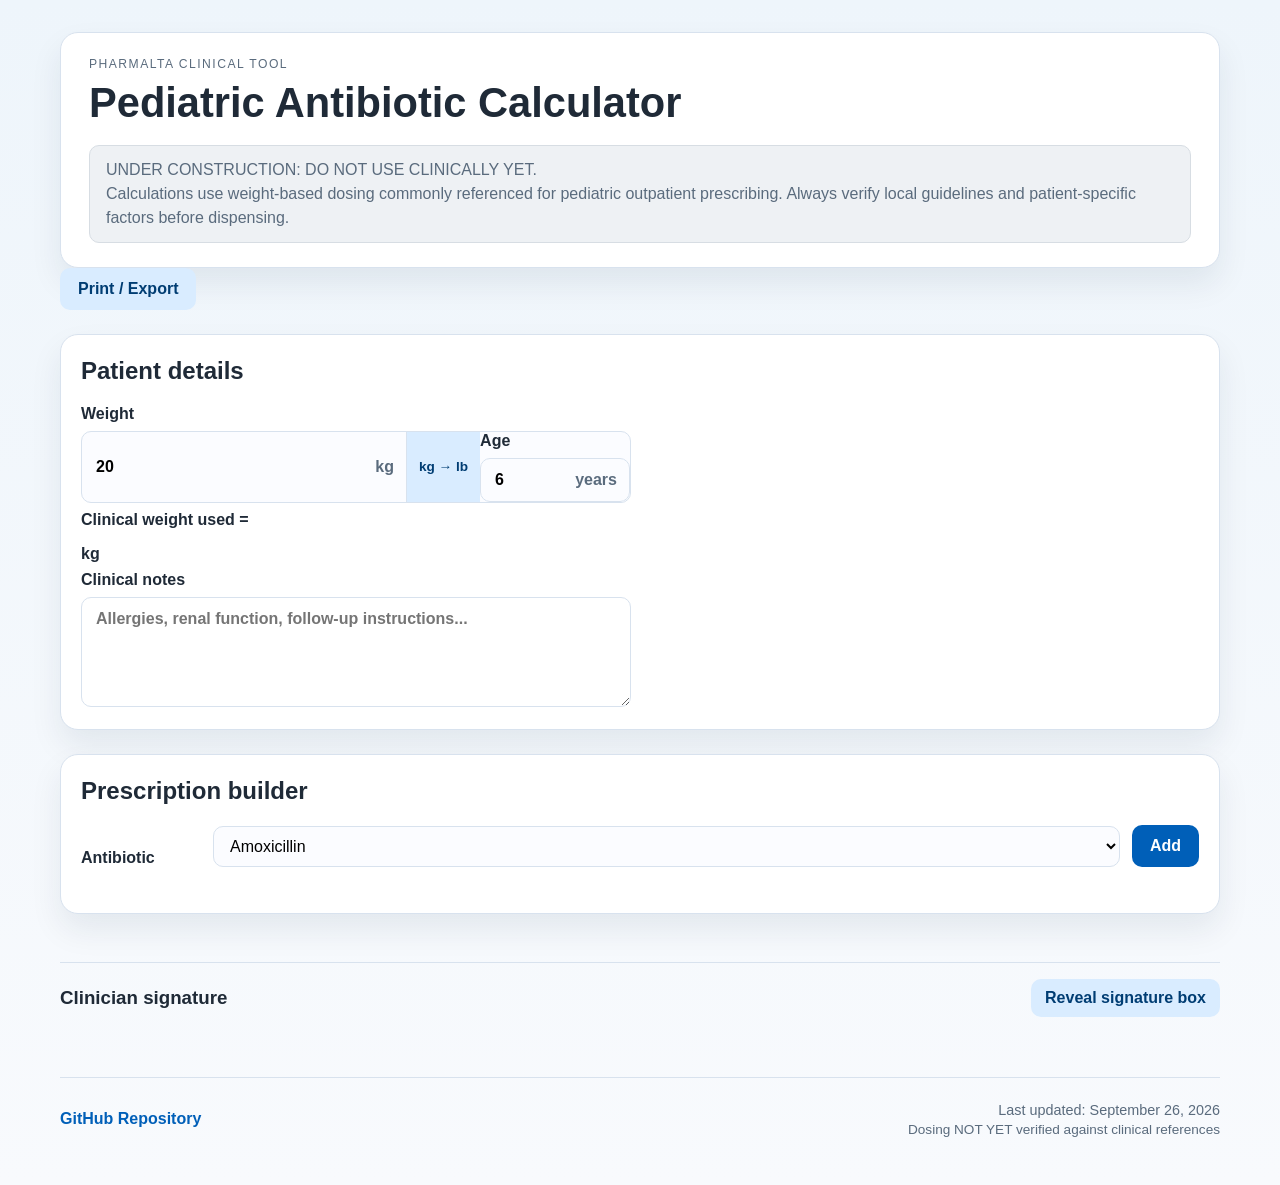
==== index.html @ be1f6ad7 "Update index.html" ====
<!DOCTYPE html>
<html lang="en">
  <!--HEAD COMPLETE-->
  <head>
    <meta charset="UTF-8" />
    <meta name="viewport" content="width=device-width, initial-scale=1.0" />
    <title>Pediatric Antibiotic Calculator</title>
    <link rel="stylesheet" href="styles.css" />
  </head>
  
  <body>
    <div class="app-shell">
      <!---->
      <header class="topbar">
        <div class="topbar-heading">
          <p class="eyebrow">PharmAlta Clinical Tool</p>
          <h1>Pediatric Antibiotic Calculator</h1>
        </div>
        <p class="liability">UNDER CONSTRUCTION: DO NOT USE CLINICALLY YET. <br>Calculations use weight-based dosing commonly referenced for pediatric outpatient prescribing. Always verify local guidelines and patient-specific factors before dispensing.</p>
      </header>
      
      <button id="printButton" class="secondary-button" type="button">Print / Export</button>
      
      <main class="layout">
        <section class="panel patient-panel">
          <h2>Patient details</h2>
          <div class="field-row">
            <label>
              <span>Weight</span>
              <div class="input-with-unit">
                <input id="weightKg" type="number" min="0" step="0.1" value="20" />
                <span id="weightUnit">kg</span>
                <button id="weightToggle" class="unit-toggle" type="button" aria-label="Toggle weight unit">kg → lb</button>
            </label>
            <label>
              <span>Age</span>
              <div class="input-with-unit">
                <input id="patientAge" type="number" min="0" step="1" value="6" />
                <span>years</span>
              </div>
            </label>
          </div>
          
          <div class="kg-conversion">
            <label>
              <span>Clinical weight used = </span>
              <span id="clinical-kg"></span> kg              
            </label>
          </div>

          <label>
            <span>Clinical notes</span>
            <textarea id="clinicalNotes" rows="3" placeholder="Allergies, renal function, follow-up instructions..."></textarea>
          </label>
        </section>

        
        <section class="panel prescription-panel">
          <h2>Prescription builder</h2>
          <div class="selector-row">
            <label class="selector-label" for="antibioticSelect">Antibiotic</label>
            <select id="antibioticSelect"></select>
            <button id="addAntibioticBtn" class="primary-button" type="button">Add</button>
          </div>
        </section>
          
        <section>
          <div class="signature-section">
            <div class="signature-header">
              <h3>Clinician signature</h3>
              <button id="signatureToggleBtn" class="secondary-button signature-toggle" type="button" aria-expanded="false">
                Reveal signature box
              </button>
            </div>

            <div id="signaturePanel" class="signature-panel hidden" aria-live="polite">
              <canvas id="signatureCanvas" width="640" height="180" aria-label="Signature drawing area"></canvas>
              <div class="signature-actions">
                <button id="signatureClearBtn" class="tertiary-button" type="button">Clear</button>
                <button id="signatureSaveBtn" class="primary-button small-button" type="button">Save signature</button>
              </div>
            </div>
          </div>
        </section>
      </main>
      
      <footer class="page-footer">
        <div class="footer-content">
          <div class="footer-links"><a href="https://github.com/mtkimmins/pediatric-antibiotic-calculator" target="_blank" rel="noopener noreferrer">GitHub Repository</a></div>
          <div class="footer-info"><p class="last-updated">Last updated: <span id="lastUpdatedDate">September 26, 2026</span></p><p class="footer-note">Dosing NOT YET verified against clinical references</p></div>
        </div>
      </footer>
    </div>

    <script src="script.js"></script>
  </body>
</html>
---- styles.css ----
:root {
  --panel: #ffffff;
  --panel-alt: #eef5ff;
  --topbar-subpanel: #eef1f4;
  --primary: #005fb8;
  --primary-strong: #003d73;
  --accent: #d9ecff;
  --success: #eafaf0;
  --success-strong: #1f7a46;
  --warning: #fff5d9;
  --warning-strong: #9a6b00;
  --danger: #fcecec;
  --danger-strong: #8b1f1f;
  --text: #1f2a37;
  --muted: #5a6b7d;
  --border: #d8e2ee;
  --shadow: 0 16px 32px rgba(15, 41, 68, 0.08);
}
* { box-sizing: border-box; }
body {
  margin: 0;
  font-family: Arial, Helvetica, sans-serif;
  background: linear-gradient(180deg, #eef5fb 0%, #f8fafd 100%);
  color: var(--text);
}
button, input, select, textarea { font: inherit; }
.app-shell { max-width: 1200px; margin: 0 auto; padding: 32px 20px 48px; }
.topbar {
  display: grid;
  grid-template-columns: minmax(0, 1fr) auto;
  gap: 18px 24px;
  align-items: start;
  padding: 24px 28px;
  background: var(--panel);
  border: 1px solid var(--border);
  border-radius: 18px;
  box-shadow: var(--shadow);
}
.topbar-heading { min-width: 0; }
.eyebrow {
  margin: 0 0 8px;
  font-size: .76rem;
  letter-spacing: .12em;
  text-transform: uppercase;
  color: var(--muted);
}
h1, h2, h3, p { margin-top: 0; }
h1 { margin-bottom: 0; font-size: clamp(2rem, 2vw + 1rem, 2.8rem); }
.liability {
  grid-column: 1 / -1;
  width: 100%;
  margin: 0;
  padding: 12px 16px;
  border: 1px solid #d7dde3;
  border-radius: 10px;
  background: var(--topbar-subpanel);
  color: var(--muted);
  line-height: 1.5;
}
.layout { display: grid; grid-template-columns: 1fr; gap: 24px; margin-top: 24px; }
.panel {
  width: 100%;
  background: var(--panel);
  border: 1px solid var(--border);
  border-radius: 18px;
  padding: 22px 20px;
  box-shadow: var(--shadow);
}
.patient-panel, .prescription-panel { grid-column: 1 / -1; }
.field-row { display: grid; grid-template-columns: repeat(2, minmax(0, 1fr)); gap: 18px; }
label { display: grid; gap: 8px; font-weight: 600; }
label span { color: var(--text); }
.input-with-unit {
  display: flex;
  align-items: center;
  width: 100%;
  border: 1px solid var(--border);
  border-radius: 10px;
  background: #fbfcff;
  overflow: hidden;
}
.input-with-unit input { width: 100%; padding: 12px 14px; border: 0; background: transparent; }
.input-with-unit > span { padding-right: 12px; color: var(--muted); font-weight: 600; white-space: nowrap; }
.unit-toggle {
  align-self: stretch;
  padding: 0 12px;
  border: 0;
  border-left: 1px solid var(--border);
  background: var(--accent);
  color: var(--primary-strong);
  cursor: pointer;
  font-size: .85rem;
  white-space: nowrap;
}
.unit-toggle:hover { background: #c8e4ff; }
textarea {
  width: 100%;
  padding: 12px 14px;
  border: 1px solid var(--border);
  border-radius: 10px;
  resize: vertical;
  min-height: 110px;
}
.selector-row {
  display: grid;
  grid-template-columns: 120px 1fr auto;
  gap: 12px;
  align-items: end;
  margin-bottom: 24px;
}
.selector-row select, .indication-select, .dose-panel input, .dose-panel select { width: 100%; padding: 10px 12px; border: 1px solid var(--border); border-radius: 10px; background: #fbfcff; }
.primary-button, .secondary-button, .tertiary-button, .remove-button {
  border: none;
  border-radius: 10px;
  padding: 12px 18px;
  cursor: pointer;
  transition: transform .15s ease, box-shadow .15s ease;
}
.primary-button {
  background: var(--primary);
  color: white;
  font-weight: 700;
}
.secondary-button {
  align-self: start;
  white-space: nowrap;
  background: var(--accent);
  color: var(--primary-strong);
  font-weight: 700;
}
.tertiary-button {
  background: #eef2f7;
  color: var(--text);
  font-weight: 600;
}
.primary-button:hover, .secondary-button:hover, .tertiary-button:hover, .remove-button:hover { transform: translateY(-1px); }
.small-button { padding: 10px 14px; }
.section-heading { display: flex; align-items: center; justify-content: space-between; margin-bottom: 16px; }
.section-heading h2 { margin-bottom: 0; }
.prescription-list { display: grid; gap: 16px; }
.prescription-card { display: block; background: linear-gradient(180deg, #fbfdff 0%, #f2f8ff 100%); border: 1px solid var(--border); border-radius: 14px; padding: 18px; }
.card-top { display: block; }
.card-header { display: flex; align-items: center; justify-content: space-between; gap: 12px; margin-bottom: 8px; }
.card-header h3 { margin-bottom: 0; }
.card-meta { display: flex; flex-wrap: wrap; gap: 8px; margin-bottom: 16px; }
.card-meta span {
  background: var(--accent);
  padding: 5px 10px;
  border-radius: 999px;
  font-size: .8rem;
  color: var(--primary-strong);
  font-weight: 700;
}
.validation-badge { display: inline-flex; align-items: center; padding: 5px 10px; border-radius: 999px; font-size: .76rem; }
.validation-badge.safe { background: var(--success); color: var(--success-strong); }
.validation-badge.warning { background: var(--warning); color: var(--warning-strong); }
.validation-badge.danger { background: var(--danger); color: var(--danger-strong); }
.indication-field { width: 100%; max-width: none; margin-bottom: 16px; }
.dose-panels { display: grid; grid-template-columns: repeat(2, minmax(0, 1fr)); gap: 16px; align-items: stretch; }
.dose-panel { min-width: 0; display: flex; flex-direction: column; gap: 12px; padding: 16px; border: 1px solid var(--border); border-radius: 12px; background: #eef1f4; }
.dose-panel h3 { margin-bottom: 0; font-size: 1rem; }
.dose-panel label { gap: 5px; font-size: .85rem; }
.dose-panel input, .dose-panel select { padding: 9px 10px; }
.dose-input-row { display: grid; grid-template-columns: 1fr 1fr; gap: 8px; }
.range-value { display: flex; justify-content: space-between; gap: 8px; align-items: baseline; padding: 3px 0; }
.range-value span { color: var(--muted); font-size: .85rem; }
.range-value strong { color: var(--primary-strong); text-align: right; }
.total-quantity { display: flex; justify-content: space-between; gap: 8px; margin-top: auto; padding-top: 12px; border-top: 1px solid #cbd3da; }
.total-quantity span { color: var(--muted); font-size: .85rem; }
.total-quantity strong { color: var(--primary-strong); }
.dose-panel.status-green { background: #e8f6ec; border-color: #4caf68; }
.dose-panel.status-yellow { background: #fff8dc; border-color: #d5ae2e; }
.dose-panel.status-red { background: #fcecec; border-color: #d9534f; }
.prescription-content { min-width: 0; }
.packaging-panel { display: flex; flex-direction: column; gap: 12px; padding: 16px; border: 1px solid var(--border); border-radius: 12px; background: #f9fafb; margin: 16px 0; }
.packaging-panel h3 { margin: 0 0 8px; font-size: 1rem; }
.packaging-grid { display: grid; grid-template-columns: repeat(auto-fit, minmax(100px, 1fr)); gap: 12px; }
.packaging-icon { display: flex; flex-direction: column; align-items: center; justify-content: center; padding: 12px; background: white; border: 1px solid var(--border); border-radius: 8px; text-align: center; gap: 6px; }
.strength-badge { font-size: .75rem; font-weight: 600; color: var(--primary-strong); word-break: break-word; }
.pack-count { font-size: .85rem; color: var(--muted); }
.dose-info { background: rgba(209, 232, 255, .35); border: 1px solid var(--border); border-radius: 10px; padding: 12px 14px; margin: 16px 0 10px; }
.dose-info p { margin: 0 0 8px; }
.dose-info p:last-child { margin-bottom: 0; }
.antibiotic-note { font-size: .85rem; color: var(--muted); font-style: italic; }
.card-note { color: var(--muted); margin-bottom: 0; }
.remove-button { background: var(--danger); color: #8b1f1f; font-weight: 700; padding: 8px 14px; font-size: 1.5rem; line-height: 1; }
.empty-state { background: #f8fafc; border: 1px dashed var(--border); border-radius: 12px; padding: 18px; color: var(--muted); }
.references-content { padding: 0; }
.reference-list { list-style: none; padding: 0; margin: 0 0 16px; }
.reference-list li { padding: 8px 0; }
.reference-list a { color: var(--primary); text-decoration: none; font-weight: 600; }
.reference-list a:hover { text-decoration: underline; }
.reference-note { font-size: .85rem; color: var(--muted); margin: 0; }
.field-help { font-size: .85rem; color: var(--muted); margin: 8px 0 0; }
.page-footer { margin-top: 48px; padding-top: 24px; border-top: 1px solid var(--border); }
.footer-content { display: flex; justify-content: space-between; align-items: center; flex-wrap: wrap; gap: 16px; }
.footer-links a { color: var(--primary); text-decoration: none; font-weight: 600; }
.footer-links a:hover { text-decoration: underline; }
.footer-info { text-align: right; }
.last-updated { font-size: .9rem; color: var(--muted); margin: 0; }
.footer-note { font-size: .85rem; color: var(--muted); margin: 4px 0 0; }
@media (max-width: 860px) { .field-row, .selector-row, .checkbox-group { grid-template-columns: 1fr; } .topbar { grid-template-columns: 1fr; } .secondary-button { justify-self: start; } .dose-panels { grid-template-columns: 1fr; } .footer-content { flex-direction: column; align-items: flex-start; } .footer-info { text-align: left; } }
@media print { body { background: white; } .secondary-button, .primary-button, .remove-button, .unit-toggle { display: none !important; } .app-shell { max-width: none; padding: 0; } .panel, .topbar, .page-footer { box-shadow: none; border: none; padding: 0; margin: 0; } .liability { border: none; background: none; } .prescription-card { page-break-inside: avoid; } .packaging-panel { display: grid; grid-template-columns: 1fr; } }
.signature-section { margin-top: 24px; border-top: 1px solid var(--border); padding-top: 16px; }
.signature-header { display: flex; align-items: center; justify-content: space-between; gap: 12px; margin-bottom: 12px; }
.signature-header h3 { margin: 0; }
.signature-toggle { padding: 10px 14px; }
.signature-panel { border: 1px solid var(--border); border-radius: 12px; background: #f9fbff; padding: 12px; }
.signature-panel.hidden { display: none; }
#signatureCanvas {
  display: block;
  width: 100%;
  max-width: 100%;
  height: 180px;
  margin-bottom: 12px;
  border: 1px solid var(--border);
  border-radius: 10px;
  background: white;
  cursor: crosshair;
}
.signature-actions { display: flex; justify-content: flex-end; gap: 8px; }
.sticky-print-button {
  position: sticky;
  top: 16px;
  z-index: 10;
}
@media (max-width: 860px) {
  .field-row, .selector-row { grid-template-columns: 1fr; }
  .topbar { grid-template-columns: 1fr; }
  .secondary-button { justify-self: start; }
  .dose-panels { grid-template-columns: 1fr; }
  .signature-header { flex-direction: column; align-items: flex-start; }
}
@media print {
  body { background: white; }
  .secondary-button, .primary-button, .tertiary-button, .remove-button, .unit-toggle { display: none !important; }
  .app-shell { max-width: none; padding: 0; }
  .panel, .topbar { box-shadow: none; }
}
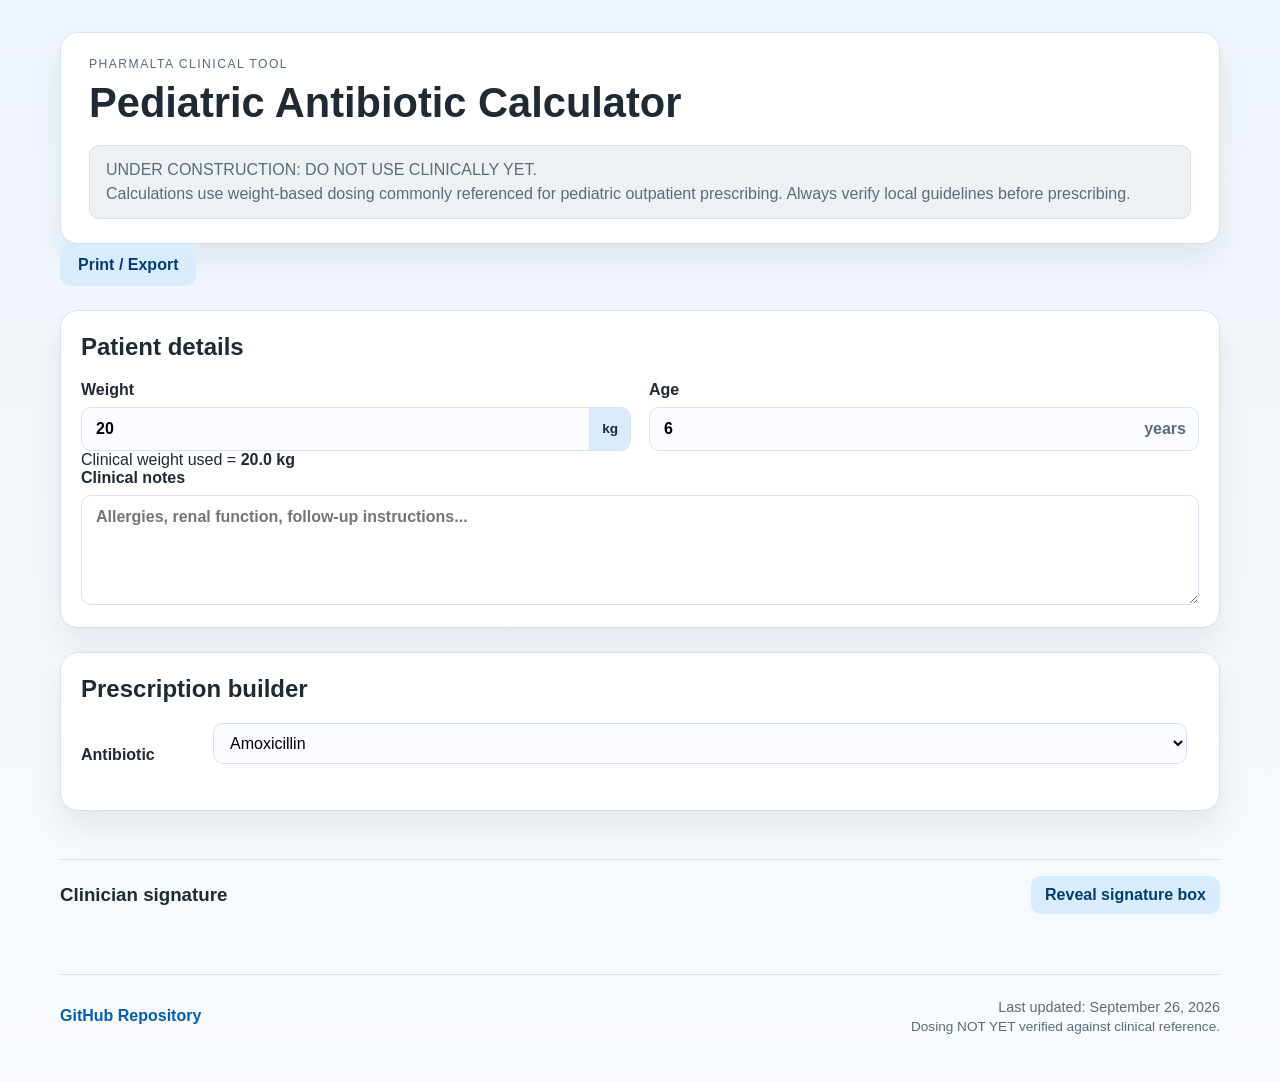
==== commit 303e01c0: "Update patient form layout, print button placement, and signature section wiring for requested UI fi" ====
--- a/index.html
+++ b/index.html
@@ -1,38 +1,40 @@
 <!DOCTYPE html>
 <html lang="en">
-  <!--HEAD COMPLETE-->
   <head>
     <meta charset="UTF-8" />
     <meta name="viewport" content="width=device-width, initial-scale=1.0" />
     <title>Pediatric Antibiotic Calculator</title>
     <link rel="stylesheet" href="styles.css" />
   </head>
-  
+
   <body>
     <div class="app-shell">
-      <!---->
       <header class="topbar">
         <div class="topbar-heading">
           <p class="eyebrow">PharmAlta Clinical Tool</p>
           <h1>Pediatric Antibiotic Calculator</h1>
         </div>
-        <p class="liability">UNDER CONSTRUCTION: DO NOT USE CLINICALLY YET. <br>Calculations use weight-based dosing commonly referenced for pediatric outpatient prescribing. Always verify local guidelines and patient-specific factors before dispensing.</p>
+        <p class="liability">UNDER CONSTRUCTION: DO NOT USE CLINICALLY YET. <br>Calculations use weight-based dosing commonly referenced for pediatric outpatient prescribing. Always verify local guidelines before prescribing.</p>
       </header>
-      
-      <button id="printButton" class="secondary-button" type="button">Print / Export</button>
-      
+
+      <div class="print-button-wrap">
+        <button id="printButton" class="secondary-button sticky-print-button" type="button">Print / Export</button>
+      </div>
+
       <main class="layout">
         <section class="panel patient-panel">
           <h2>Patient details</h2>
           <div class="field-row">
-            <label>
+            <label class="field-block">
               <span>Weight</span>
               <div class="input-with-unit">
                 <input id="weightKg" type="number" min="0" step="0.1" value="20" />
-                <span id="weightUnit">kg</span>
-                <button id="weightToggle" class="unit-toggle" type="button" aria-label="Toggle weight unit">kg → lb</button>
+                <button id="weightToggle" class="unit-toggle" type="button" aria-label="Toggle weight unit" aria-pressed="false">
+                  <span id="weightUnit">kg</span>
+                </button>
+              </div>
             </label>
-            <label>
+            <label class="field-block">
               <span>Age</span>
               <div class="input-with-unit">
                 <input id="patientAge" type="number" min="0" step="1" value="6" />
@@ -40,12 +42,10 @@
               </div>
             </label>
           </div>
-          
-          <div class="kg-conversion">
-            <label>
-              <span>Clinical weight used = </span>
-              <span id="clinical-kg"></span> kg              
-            </label>
+
+          <div class="clinical-weight-box" aria-live="polite">
+            <span>Clinical weight used = </span>
+            <strong id="clinicalWeightValue">20.0 kg</strong>
           </div>
 
           <label>
@@ -54,16 +54,15 @@
           </label>
         </section>
 
-        
         <section class="panel prescription-panel">
           <h2>Prescription builder</h2>
           <div class="selector-row">
             <label class="selector-label" for="antibioticSelect">Antibiotic</label>
             <select id="antibioticSelect"></select>
-            <button id="addAntibioticBtn" class="primary-button" type="button">Add</button>
           </div>
+          <div id="prescriptionList" class="prescription-list"></div>
         </section>
-          
+
         <section>
           <div class="signature-section">
             <div class="signature-header">
@@ -83,11 +82,11 @@
           </div>
         </section>
       </main>
-      
+
       <footer class="page-footer">
         <div class="footer-content">
           <div class="footer-links"><a href="https://github.com/mtkimmins/pediatric-antibiotic-calculator" target="_blank" rel="noopener noreferrer">GitHub Repository</a></div>
-          <div class="footer-info"><p class="last-updated">Last updated: <span id="lastUpdatedDate">September 26, 2026</span></p><p class="footer-note">Dosing NOT YET verified against clinical references</p></div>
+          <div class="footer-info"><p class="last-updated">Last updated: <span id="lastUpdatedDate">September 26, 2026</span></p><p class="footer-note">Dosing NOT YET verified against clinical reference.</p></div>
         </div>
       </footer>
     </div>
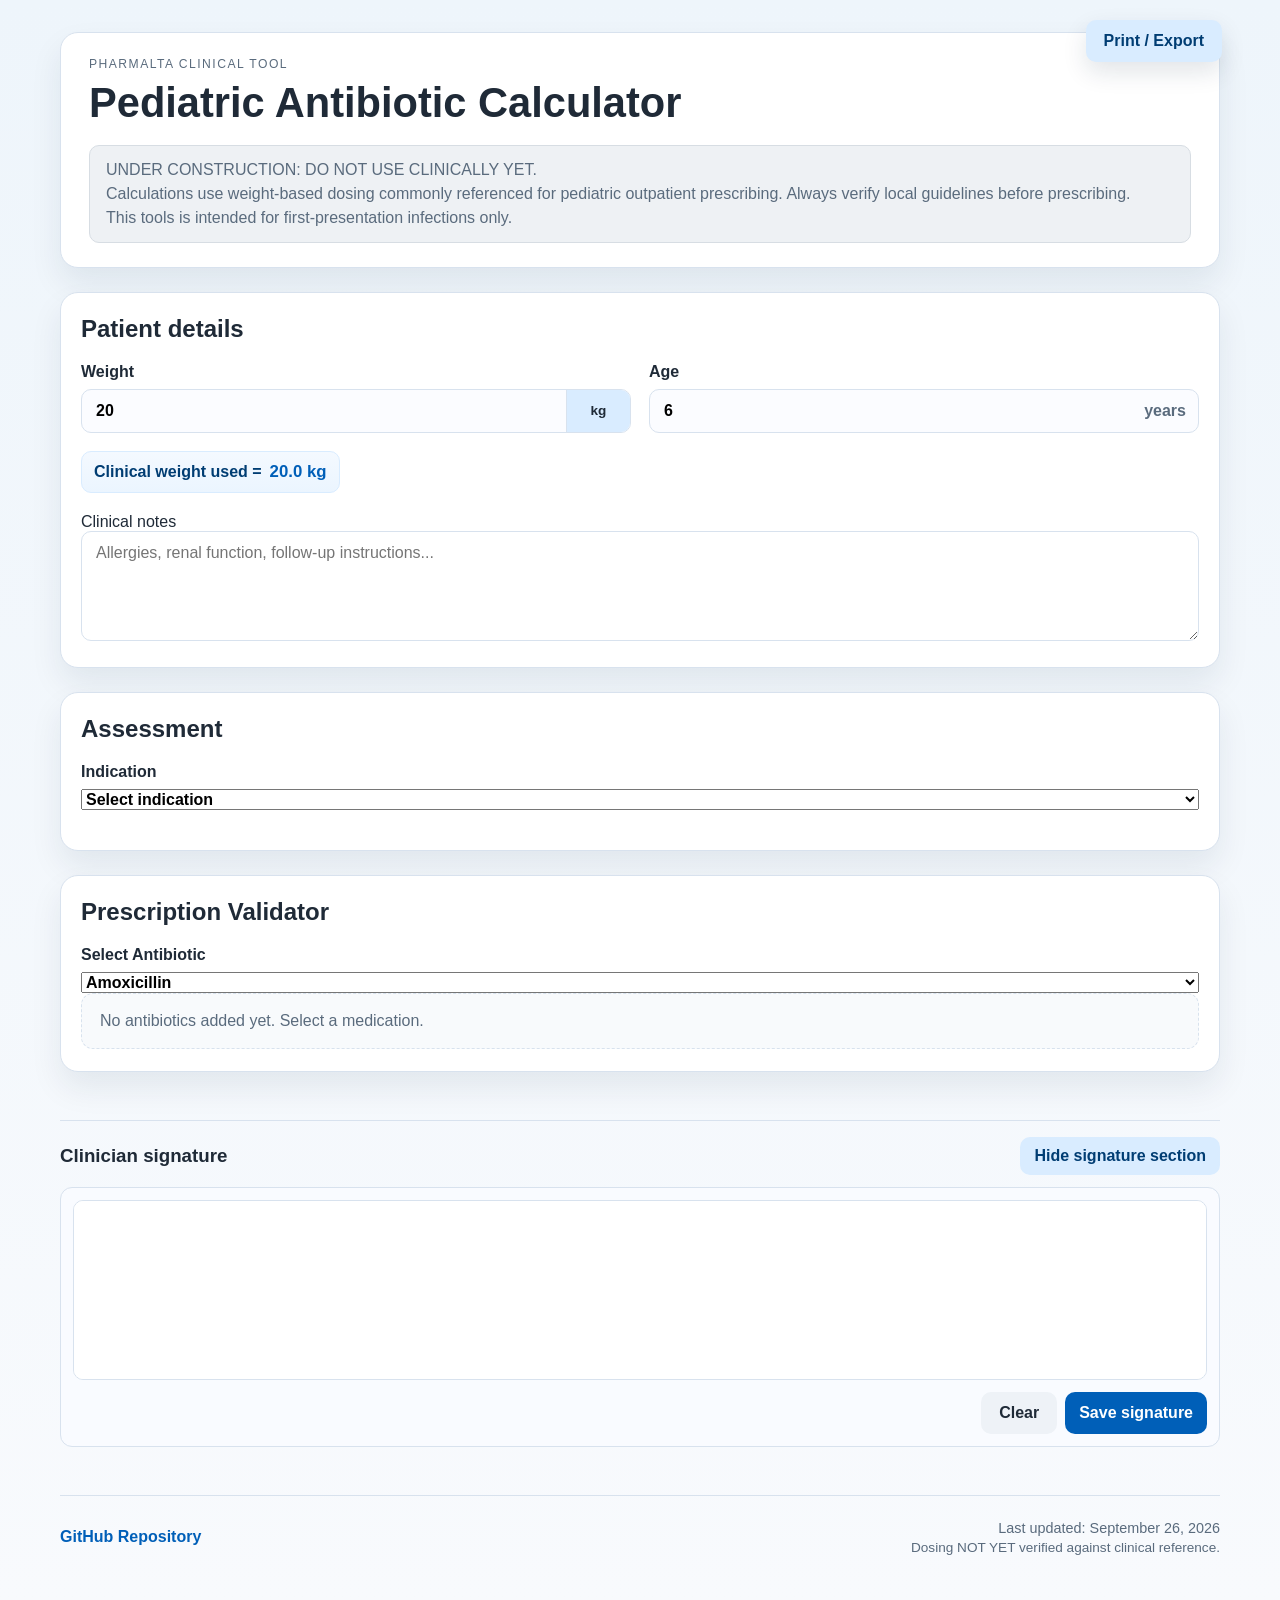
==== commit 102a7a86: "update" ====
--- a/index.html
+++ b/index.html
@@ -14,12 +14,11 @@
           <p class="eyebrow">PharmAlta Clinical Tool</p>
           <h1>Pediatric Antibiotic Calculator</h1>
         </div>
-        <p class="liability">UNDER CONSTRUCTION: DO NOT USE CLINICALLY YET. <br>Calculations use weight-based dosing commonly referenced for pediatric outpatient prescribing. Always verify local guidelines before prescribing.</p>
+        <div class="print-button-wrap">
+          <button id="printButton" class="secondary-button sticky-print-button" type="button">Print / Export</button>
+        </div>
+        <p class="liability">UNDER CONSTRUCTION: DO NOT USE CLINICALLY YET. <br>Calculations use weight-based dosing commonly referenced for pediatric outpatient prescribing. Always verify local guidelines before prescribing.<br>This tools is intended for first-presentation infections only.</p>
       </header>
-
-      <div class="print-button-wrap">
-        <button id="printButton" class="secondary-button sticky-print-button" type="button">Print / Export</button>
-      </div>
 
       <main class="layout">
         <section class="panel patient-panel">
@@ -48,18 +47,31 @@
             <strong id="clinicalWeightValue">20.0 kg</strong>
           </div>
 
-          <label>
+          <div>
+            <label>
             <span>Clinical notes</span>
-            <textarea id="clinicalNotes" rows="3" placeholder="Allergies, renal function, follow-up instructions..."></textarea>
-          </label>
+              <textarea id="clinicalNotes" rows="3" placeholder="Allergies, renal function, follow-up instructions..."></textarea>
+            </label>
+          </div>
+        </section>
+
+        <section class="panel assessment-panel">
+          <h2>Assessment</h2>
+          <div class="field-block">
+            <span class="selector-label">Indication</span>
+            <select id="indicationSelect">
+              <option value="">Select indication</option>
+            </select>
+          </div>
+          <div id="assessmentFields" class="assessment-fields" aria-live="polite"></div>
         </section>
 
         <section class="panel prescription-panel">
-          <h2>Prescription builder</h2>
-          <div class="selector-row">
-            <label class="selector-label" for="antibioticSelect">Antibiotic</label>
+          <h2>Prescription Validator</h2>
+          <label class="field-block">
+            <span class="selector-label">Select Antibiotic</span>
             <select id="antibioticSelect"></select>
-          </div>
+          </label>
           <div id="prescriptionList" class="prescription-list"></div>
         </section>
 
@@ -67,8 +79,7 @@
           <div class="signature-section">
             <div class="signature-header">
               <h3>Clinician signature</h3>
-              <button id="signatureToggleBtn" class="secondary-button signature-toggle" type="button" aria-expanded="false">
-                Reveal signature box
+              <button id="signatureToggleBtn" class="secondary-button signature-toggle" type="button" aria-expanded="true">
               </button>
             </div>
 
--- a/styles.css
+++ b/styles.css
@@ -57,6 +57,21 @@
   color: var(--muted);
   line-height: 1.5;
 }
+.print-button-wrap {
+  position: fixed;
+  top: 20px;
+  right: max(16px, calc((100vw - 1200px) / 2 + 18px));
+  z-index: 40;
+  display: flex;
+  justify-content: flex-end;
+  margin-top: 0;
+}
+.sticky-print-button {
+  position: relative;
+  z-index: 10;
+  align-self: flex-start;
+  box-shadow: 0 10px 24px rgba(15, 41, 68, 0.12);
+}
 .layout { display: grid; grid-template-columns: 1fr; gap: 24px; margin-top: 24px; }
 .panel {
   width: 100%;
@@ -68,7 +83,7 @@
 }
 .patient-panel, .prescription-panel { grid-column: 1 / -1; }
 .field-row { display: grid; grid-template-columns: repeat(2, minmax(0, 1fr)); gap: 18px; }
-label { display: grid; gap: 8px; font-weight: 600; }
+.field-block, .notes-field { display: grid; gap: 8px; font-weight: 600; }
 label span { color: var(--text); }
 .input-with-unit {
   display: flex;
@@ -83,6 +98,7 @@
 .input-with-unit > span { padding-right: 12px; color: var(--muted); font-weight: 600; white-space: nowrap; }
 .unit-toggle {
   align-self: stretch;
+  min-width: 64px;
   padding: 0 12px;
   border: 0;
   border-left: 1px solid var(--border);
@@ -101,14 +117,115 @@
   resize: vertical;
   min-height: 110px;
 }
+.clinical-weight-box {
+  display: inline-flex;
+  align-items: center;
+  gap: 8px;
+  margin: 18px 0 20px;
+  padding: 10px 12px;
+  border: 1px solid #d9ecff;
+  border-radius: 10px;
+  background: linear-gradient(180deg, #f4f9ff 0%, #ebf5ff 100%);
+  color: var(--primary-strong);
+  font-weight: 700;
+}
+.clinical-weight-box strong {
+  color: var(--primary);
+  font-size: 1.05rem;
+}
 .selector-row {
   display: grid;
-  grid-template-columns: 120px 1fr auto;
+  grid-template-columns: 120px 1fr;
   gap: 12px;
   align-items: end;
   margin-bottom: 24px;
 }
-.selector-row select, .indication-select, .dose-panel input, .dose-panel select { width: 100%; padding: 10px 12px; border: 1px solid var(--border); border-radius: 10px; background: #fbfcff; }
+.selector-row select, .indication-select, .dose-panel input, .dose-panel select, .assessment-field input, .assessment-field select, .assessment-field textarea {
+  width: 100%;
+  padding: 10px 12px;
+  border: 1px solid var(--border);
+  border-radius: 10px;
+  background: #fbfcff;
+}
+.assessment-fields {
+  margin-top: 18px;
+}
+.assessment-fields-grid {
+  display: grid;
+  grid-template-columns: repeat(2, minmax(0, 1fr));
+  gap: 14px;
+}
+.assessment-field {
+  display: flex;
+  flex-direction: column;
+  gap: 8px;
+  padding: 12px 14px;
+  border: 1px solid var(--border);
+  border-radius: 12px;
+  background: linear-gradient(180deg, #f8fbff 0%, #f1f6ff 100%);
+}
+.assessment-field .field-block {
+  display: grid;
+  gap: 8px;
+}
+.static-age-row {
+  display: flex;
+  align-items: center;
+  justify-content: space-between;
+  gap: 12px;
+  padding: 12px 14px;
+  border: 1px solid var(--border);
+  border-radius: 12px;
+  background: linear-gradient(180deg, #f8fbff 0%, #f1f6ff 100%);
+  font-weight: 700;
+}
+.static-age-row.status-red {
+  background: var(--danger);
+  border-color: var(--danger-strong);
+  color: var(--danger-strong);
+}
+.static-age-row.status-yellow {
+  background: var(--warning);
+  border-color: var(--warning-strong);
+  color: var(--warning-strong);
+}
+.static-age-row.status-green {
+  background: var(--success);
+  border-color: var(--success-strong);
+  color: var(--success-strong);
+}
+.static-age-value {
+  font-size: 1.05rem;
+}
+.checkbox-row {
+  display: flex;
+  align-items: center;
+  gap: 10px;
+  min-height: 40px;
+  font-weight: 600;
+}
+.checkbox-row input {
+  width: 18px;
+  height: 18px;
+  margin: 0;
+}
+.input-with-unit.compact {
+  display: flex;
+  align-items: center;
+  border: 1px solid var(--border);
+  border-radius: 10px;
+  background: #fbfcff;
+  overflow: hidden;
+}
+.input-with-unit.compact input {
+  border: 0;
+  min-width: 0;
+}
+.input-with-unit.compact span {
+  padding-right: 12px;
+  white-space: nowrap;
+  color: var(--muted);
+}
 .primary-button, .secondary-button, .tertiary-button, .remove-button {
   border: none;
   border-radius: 10px;
@@ -175,7 +292,7 @@
 .packaging-panel { display: flex; flex-direction: column; gap: 12px; padding: 16px; border: 1px solid var(--border); border-radius: 12px; background: #f9fafb; margin: 16px 0; }
 .packaging-panel h3 { margin: 0 0 8px; font-size: 1rem; }
 .packaging-grid { display: grid; grid-template-columns: repeat(auto-fit, minmax(100px, 1fr)); gap: 12px; }
-.packaging-icon { display: flex; flex-direction: column; align-items: center; justify-content: center; padding: 12px; background: white; border: 1px solid var(--border); border-radius: 8px; text-align: center; gap: 6px; }
+.packaging-icon { display: flex; flex-direction: column; align-items: center; justify-content: center; padding: 12px; background: white; border: 1px solid var(--border); border-radius: 8px; }
 .strength-badge { font-size: .75rem; font-weight: 600; color: var(--primary-strong); word-break: break-word; }
 .pack-count { font-size: .85rem; color: var(--muted); }
 .dose-info { background: rgba(209, 232, 255, .35); border: 1px solid var(--border); border-radius: 10px; padding: 12px 14px; margin: 16px 0 10px; }
@@ -199,8 +316,6 @@
 .footer-info { text-align: right; }
 .last-updated { font-size: .9rem; color: var(--muted); margin: 0; }
 .footer-note { font-size: .85rem; color: var(--muted); margin: 4px 0 0; }
-@media (max-width: 860px) { .field-row, .selector-row, .checkbox-group { grid-template-columns: 1fr; } .topbar { grid-template-columns: 1fr; } .secondary-button { justify-self: start; } .dose-panels { grid-template-columns: 1fr; } .footer-content { flex-direction: column; align-items: flex-start; } .footer-info { text-align: left; } }
-@media print { body { background: white; } .secondary-button, .primary-button, .remove-button, .unit-toggle { display: none !important; } .app-shell { max-width: none; padding: 0; } .panel, .topbar, .page-footer { box-shadow: none; border: none; padding: 0; margin: 0; } .liability { border: none; background: none; } .prescription-card { page-break-inside: avoid; } .packaging-panel { display: grid; grid-template-columns: 1fr; } }
 .signature-section { margin-top: 24px; border-top: 1px solid var(--border); padding-top: 16px; }
 .signature-header { display: flex; align-items: center; justify-content: space-between; gap: 12px; margin-bottom: 12px; }
 .signature-header h3 { margin: 0; }
@@ -217,23 +332,23 @@
   border-radius: 10px;
   background: white;
   cursor: crosshair;
+  touch-action: none;
 }
 .signature-actions { display: flex; justify-content: flex-end; gap: 8px; }
-.sticky-print-button {
-  position: sticky;
-  top: 16px;
-  z-index: 10;
-}
 @media (max-width: 860px) {
   .field-row, .selector-row { grid-template-columns: 1fr; }
   .topbar { grid-template-columns: 1fr; }
   .secondary-button { justify-self: start; }
+  .print-button-wrap {
+    top: 12px;
+    right: 12px;
+  }
   .dose-panels { grid-template-columns: 1fr; }
   .signature-header { flex-direction: column; align-items: flex-start; }
 }
 @media print {
   body { background: white; }
-  .secondary-button, .primary-button, .tertiary-button, .remove-button, .unit-toggle { display: none !important; }
+  .secondary-button, .primary-button, .tertiary-button, .remove-button, .unit-toggle, .print-button-wrap { display: none !important; }
   .app-shell { max-width: none; padding: 0; }
   .panel, .topbar { box-shadow: none; }
 }
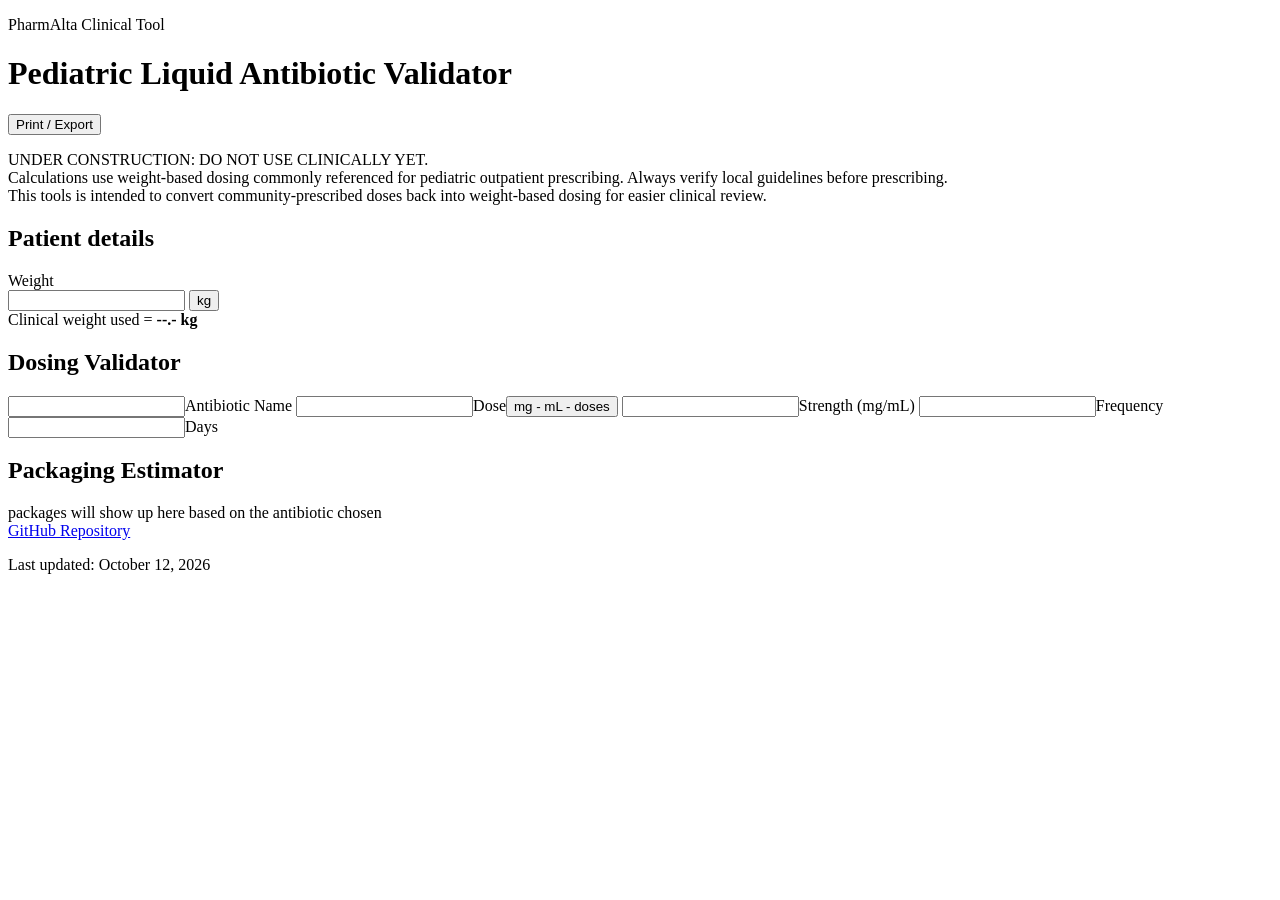
==== commit 4cec741e: "restart" ====
--- a/index.html
+++ b/index.html
@@ -3,7 +3,7 @@
   <head>
     <meta charset="UTF-8" />
     <meta name="viewport" content="width=device-width, initial-scale=1.0" />
-    <title>Pediatric Antibiotic Calculator</title>
+    <title>Pediatric Liquid Antibiotic Validator</title>
     <link rel="stylesheet" href="styles.css" />
   </head>
 
@@ -12,12 +12,19 @@
       <header class="topbar">
         <div class="topbar-heading">
           <p class="eyebrow">PharmAlta Clinical Tool</p>
-          <h1>Pediatric Antibiotic Calculator</h1>
+          <h1>Pediatric Liquid Antibiotic Validator</h1>
         </div>
         <div class="print-button-wrap">
           <button id="printButton" class="secondary-button sticky-print-button" type="button">Print / Export</button>
         </div>
-        <p class="liability">UNDER CONSTRUCTION: DO NOT USE CLINICALLY YET. <br>Calculations use weight-based dosing commonly referenced for pediatric outpatient prescribing. Always verify local guidelines before prescribing.<br>This tools is intended for first-presentation infections only.</p>
+        <p class="liability">UNDER CONSTRUCTION: DO NOT USE CLINICALLY YET. 
+          <br>
+          Calculations use weight-based dosing commonly referenced for pediatric outpatient prescribing. 
+          Always verify local guidelines before prescribing.
+          <br>
+          This tools is intended to convert community-prescribed doses back into weight-based dosing for easier clinical review.
+
+        </p>
       </header>
 
       <main class="layout">
@@ -27,77 +34,42 @@
             <label class="field-block">
               <span>Weight</span>
               <div class="input-with-unit">
-                <input id="weightKg" type="number" min="0" step="0.1" value="20" />
+                <input id="weightKg" type="number" min="0" step="0.1" value="--" />
                 <button id="weightToggle" class="unit-toggle" type="button" aria-label="Toggle weight unit" aria-pressed="false">
                   <span id="weightUnit">kg</span>
                 </button>
-              </div>
-            </label>
-            <label class="field-block">
-              <span>Age</span>
-              <div class="input-with-unit">
-                <input id="patientAge" type="number" min="0" step="1" value="6" />
-                <span>years</span>
               </div>
             </label>
           </div>
 
           <div class="clinical-weight-box" aria-live="polite">
             <span>Clinical weight used = </span>
-            <strong id="clinicalWeightValue">20.0 kg</strong>
-          </div>
-
-          <div>
-            <label>
-            <span>Clinical notes</span>
-              <textarea id="clinicalNotes" rows="3" placeholder="Allergies, renal function, follow-up instructions..."></textarea>
-            </label>
+            <strong id="clinicalWeightValue">--.- kg</strong>
           </div>
         </section>
 
-        <section class="panel assessment-panel">
-          <h2>Assessment</h2>
-          <div class="field-block">
-            <span class="selector-label">Indication</span>
-            <select id="indicationSelect">
-              <option value="">Select indication</option>
-            </select>
+        <section class="panel dosing-panel">
+          <h2>Dosing Validator</h2>
+          <div id="prescriptionList" class="prescription-list">
+            <input type="select">Antibiotic Name
+            <input type="number">Dose<button>mg - mL - doses</button>
+            <input type="number">Strength (mg/mL)
+            <input type="text">Frequency <!--This will accept shortcodes like q6h and populate to every 6 hours or QID-->
+            <input type="number">Days
           </div>
-          <div id="assessmentFields" class="assessment-fields" aria-live="polite"></div>
         </section>
 
-        <section class="panel prescription-panel">
-          <h2>Prescription Validator</h2>
-          <label class="field-block">
-            <span class="selector-label">Select Antibiotic</span>
-            <select id="antibioticSelect"></select>
-          </label>
-          <div id="prescriptionList" class="prescription-list"></div>
-        </section>
-
-        <section>
-          <div class="signature-section">
-            <div class="signature-header">
-              <h3>Clinician signature</h3>
-              <button id="signatureToggleBtn" class="secondary-button signature-toggle" type="button" aria-expanded="true">
-              </button>
-            </div>
-
-            <div id="signaturePanel" class="signature-panel hidden" aria-live="polite">
-              <canvas id="signatureCanvas" width="640" height="180" aria-label="Signature drawing area"></canvas>
-              <div class="signature-actions">
-                <button id="signatureClearBtn" class="tertiary-button" type="button">Clear</button>
-                <button id="signatureSaveBtn" class="primary-button small-button" type="button">Save signature</button>
-              </div>
-            </div>
+        <section class="panel packaging-panel">
+          <h2>Packaging Estimator</h2>
+          <div id="packagingDisplay" class="packaging-display">
+            packages will show up here based on the antibiotic chosen
           </div>
         </section>
-      </main>
 
       <footer class="page-footer">
         <div class="footer-content">
           <div class="footer-links"><a href="https://github.com/mtkimmins/pediatric-antibiotic-calculator" target="_blank" rel="noopener noreferrer">GitHub Repository</a></div>
-          <div class="footer-info"><p class="last-updated">Last updated: <span id="lastUpdatedDate">September 26, 2026</span></p><p class="footer-note">Dosing NOT YET verified against clinical reference.</p></div>
+          <div class="footer-info"><p class="last-updated">Last updated: <span id="lastUpdatedDate">October 12, 2026</span></p></div>
         </div>
       </footer>
     </div>
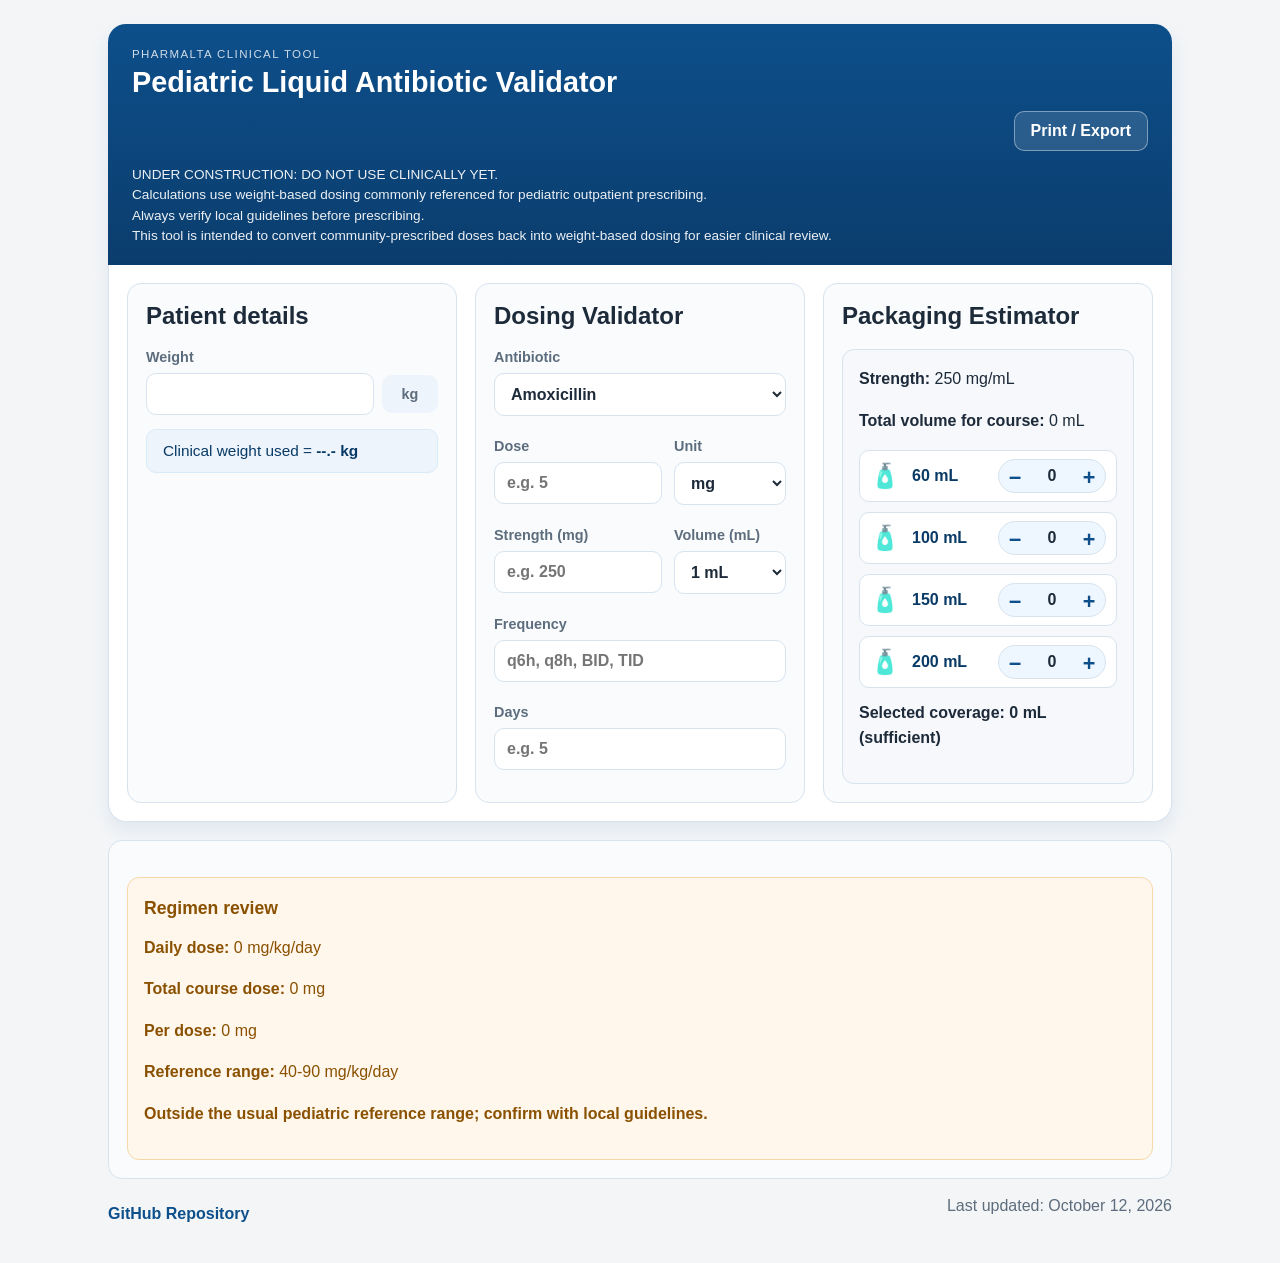
==== commit 4d49ecb6: "alpha 1" ====
--- a/index.html
+++ b/index.html
@@ -17,13 +17,11 @@
         <div class="print-button-wrap">
           <button id="printButton" class="secondary-button sticky-print-button" type="button">Print / Export</button>
         </div>
-        <p class="liability">UNDER CONSTRUCTION: DO NOT USE CLINICALLY YET. 
-          <br>
-          Calculations use weight-based dosing commonly referenced for pediatric outpatient prescribing. 
-          Always verify local guidelines before prescribing.
-          <br>
-          This tools is intended to convert community-prescribed doses back into weight-based dosing for easier clinical review.
-
+        <p class="liability">
+          UNDER CONSTRUCTION: DO NOT USE CLINICALLY YET.<br />
+          Calculations use weight-based dosing commonly referenced for pediatric outpatient prescribing.<br />
+          Always verify local guidelines before prescribing.<br />
+          This tool is intended to convert community-prescribed doses back into weight-based dosing for easier clinical review.
         </p>
       </header>
 
@@ -31,10 +29,10 @@
         <section class="panel patient-panel">
           <h2>Patient details</h2>
           <div class="field-row">
-            <label class="field-block">
+            <label class="field-block" for="weightKg">
               <span>Weight</span>
               <div class="input-with-unit">
-                <input id="weightKg" type="number" min="0" step="0.1" value="--" />
+                <input id="weightKg" type="number" min="0" step="0.1" value="20" />
                 <button id="weightToggle" class="unit-toggle" type="button" aria-label="Toggle weight unit" aria-pressed="false">
                   <span id="weightUnit">kg</span>
                 </button>
@@ -44,32 +42,81 @@
 
           <div class="clinical-weight-box" aria-live="polite">
             <span>Clinical weight used = </span>
-            <strong id="clinicalWeightValue">--.- kg</strong>
+            <strong id="clinicalWeightValue">20.0 kg</strong>
           </div>
         </section>
 
         <section class="panel dosing-panel">
           <h2>Dosing Validator</h2>
           <div id="prescriptionList" class="prescription-list">
-            <input type="select">Antibiotic Name
-            <input type="number">Dose<button>mg - mL - doses</button>
-            <input type="number">Strength (mg/mL)
-            <input type="text">Frequency <!--This will accept shortcodes like q6h and populate to every 6 hours or QID-->
-            <input type="number">Days
+            <label class="field-block">
+              <span>Antibiotic</span>
+              <select id="antibioticName"></select>
+            </label>
+
+            <div class="inline-fields">
+              <label class="field-block">
+                <span>Dose</span>
+                <input id="doseValue" type="number" min="0" step="0.1" placeholder="e.g. 5" />
+              </label>
+
+              <label class="field-block">
+                <span>Unit</span>
+                <select id="doseUnit">
+                  <option value="mg">mg</option>
+                  <option value="ml">mL</option>
+                  <option value="doses">doses</option>
+                </select>
+              </label>
+            </div>
+
+            <div class="inline-fields strength-fields">
+              <label class="field-block">
+                <span>Strength (mg)</span>
+                <input id="strengthMg" type="number" min="1" step="0.1" placeholder="e.g. 250" />
+              </label>
+
+              <label class="field-block">
+                <span>Volume (mL)</span>
+                <select id="strengthMl">
+                  <option value="1" selected>1 mL</option>
+                  <option value="5">5 mL</option>
+                </select>
+              </label>
+            </div>
+
+            <label class="field-block">
+              <span>Frequency</span>
+              <input id="frequencyInput" type="text" placeholder="q6h, q8h, BID, TID" />
+            </label>
+
+            <label class="field-block">
+              <span>Days</span>
+              <input id="daysValue" type="number" min="1" step="1" placeholder="e.g. 5" />
+            </label>
           </div>
         </section>
 
         <section class="panel packaging-panel">
           <h2>Packaging Estimator</h2>
           <div id="packagingDisplay" class="packaging-display">
-            packages will show up here based on the antibiotic chosen
+            Package recommendations will appear here once the regimen is calculated.
           </div>
         </section>
+      </main>
+
+      <section class="panel regimen-review-panel" aria-live="polite">
+        <div id="dosingResults" class="results-panel"></div>
+      </section>
 
       <footer class="page-footer">
         <div class="footer-content">
-          <div class="footer-links"><a href="https://github.com/mtkimmins/pediatric-antibiotic-calculator" target="_blank" rel="noopener noreferrer">GitHub Repository</a></div>
-          <div class="footer-info"><p class="last-updated">Last updated: <span id="lastUpdatedDate">October 12, 2026</span></p></div>
+          <div class="footer-links">
+            <a href="https://github.com/mtkimmins/pediatric-antibiotic-calculator" target="_blank" rel="noopener noreferrer">GitHub Repository</a>
+          </div>
+          <div class="footer-info">
+            <p class="last-updated">Last updated: <span id="lastUpdatedDate">October 12, 2026</span></p>
+          </div>
         </div>
       </footer>
     </div>
--- a/styles.css
+++ b/styles.css
@@ -0,0 +1,362 @@
+:root {
+  --bg: #f3f5f7;
+  --panel: #ffffff;
+  --panel-border: #d7e3ee;
+  --primary: #0d4f8b;
+  --primary-dark: #093a66;
+  --accent: #4d8e5f;
+  --warning: #c76b00;
+  --danger: #9c2f2f;
+  --text: #1d2a39;
+  --muted: #5d6d7d;
+  --shadow: rgba(13, 79, 139, 0.08);
+}
+
+* {
+  box-sizing: border-box;
+}
+
+body {
+  margin: 0;
+  font-family: Arial, Helvetica, sans-serif;
+  background: var(--bg);
+  color: var(--text);
+}
+
+button,
+input,
+select {
+  font: inherit;
+}
+
+.app-shell {
+  max-width: 1100px;
+  margin: 0 auto;
+  padding: 24px 18px 32px;
+}
+
+.topbar {
+  background: linear-gradient(180deg, #0d4f8b, #0b3d6d);
+  color: white;
+  border-radius: 18px 18px 0 0;
+  padding: 24px 24px 18px;
+  box-shadow: 0 8px 20px var(--shadow);
+}
+
+.topbar-heading {
+  display: flex;
+  flex-direction: column;
+  gap: 6px;
+}
+
+.eyebrow {
+  margin: 0;
+  text-transform: uppercase;
+  letter-spacing: 0.12em;
+  font-size: 0.72rem;
+  opacity: 0.8;
+}
+
+h1,
+h2,
+h3,
+p {
+  margin-top: 0;
+}
+
+h1 {
+  margin-bottom: 0;
+  font-size: clamp(1.8rem, 2vw, 2.8rem);
+}
+
+.print-button-wrap {
+  display: flex;
+  justify-content: flex-end;
+  margin-top: 12px;
+}
+
+.primary-button,
+.secondary-button,
+.unit-toggle {
+  border: none;
+  border-radius: 10px;
+  font-weight: 700;
+  cursor: pointer;
+  transition: transform 0.15s ease, opacity 0.15s ease;
+}
+
+.primary-button:hover,
+.secondary-button:hover,
+.unit-toggle:hover {
+  transform: translateY(-1px);
+}
+
+.primary-button {
+  background: var(--primary);
+  color: white;
+  padding: 12px 18px;
+}
+
+.secondary-button {
+  background: rgba(255, 255, 255, 0.12);
+  color: white;
+  padding: 10px 16px;
+  border: 1px solid rgba(255, 255, 255, 0.4);
+}
+
+.liability {
+  margin-top: 14px;
+  margin-bottom: 0;
+  font-size: 0.85rem;
+  line-height: 1.5;
+  opacity: 0.92;
+}
+
+.layout {
+  display: grid;
+  grid-template-columns: repeat(3, minmax(0, 1fr));
+  gap: 18px;
+  background: var(--panel);
+  padding: 18px;
+  border: 1px solid var(--panel-border);
+  border-top: none;
+  box-shadow: 0 8px 18px var(--shadow);
+  border-radius: 0 0 18px 18px;
+}
+
+.regimen-review-panel {
+  margin-top: 18px;
+  width: 100%;
+}
+
+.panel {
+  background: #f9fbfd;
+  border: 1px solid var(--panel-border);
+  border-radius: 14px;
+  padding: 18px;
+}
+
+.field-row,
+.inline-fields {
+  display: flex;
+  gap: 12px;
+}
+
+.field-block {
+  display: flex;
+  flex-direction: column;
+  gap: 8px;
+  width: 100%;
+  margin-bottom: 14px;
+  font-weight: 600;
+}
+
+.field-block span {
+  color: var(--muted);
+  font-size: 0.9rem;
+}
+
+input,
+select {
+  width: 100%;
+  padding: 11px 12px;
+  border-radius: 10px;
+  border: 1px solid var(--panel-border);
+  background: white;
+  color: var(--text);
+}
+
+.input-with-unit {
+  display: flex;
+  align-items: center;
+  gap: 8px;
+}
+
+.input-with-unit input {
+  flex: 1;
+}
+
+.unit-toggle {
+  background: #edf4fb;
+  color: var(--primary);
+  padding: 10px 12px;
+  min-width: 56px;
+}
+
+.clinical-weight-box {
+  padding: 12px 16px;
+  background: #edf4fb;
+  border-radius: 10px;
+  color: var(--primary-dark);
+  font-size: 0.96rem;
+  border: 1px solid #d9eaf8;
+}
+
+.prescription-list {
+  display: flex;
+  flex-direction: column;
+  gap: 8px;
+}
+
+.inline-fields {
+  display: grid;
+  grid-template-columns: 1.2fr 0.8fr;
+}
+
+.results-panel {
+  margin-top: 18px;
+  padding: 16px;
+  border-radius: 12px;
+  border: 1px solid transparent;
+  background: #f6f8fb;
+  line-height: 1.6;
+}
+
+.results-panel h3 {
+  margin-bottom: 12px;
+  font-size: 1.1rem;
+}
+
+.status-success {
+  background: #edf9f0;
+  border-color: #cbe9d1;
+  color: #1d5d34;
+}
+
+.status-warning {
+  background: #fff6ec;
+  border-color: #f5d7a9;
+  color: #8a5100;
+}
+
+.summary-text,
+.status-note {
+  margin-top: 12px;
+  font-weight: 700;
+}
+
+.packaging-display {
+  min-height: 130px;
+  padding: 16px;
+  border-radius: 12px;
+  background: #f6f8fb;
+  border: 1px solid var(--panel-border);
+  line-height: 1.6;
+}
+
+.bottle-pack-list {
+  display: flex;
+  flex-direction: column;
+  gap: 10px;
+  margin-top: 12px;
+}
+
+.bottle-pack-row {
+  display: flex;
+  align-items: center;
+  gap: 12px;
+  padding: 8px 10px;
+  background: white;
+  border: 1px solid var(--panel-border);
+  border-radius: 10px;
+}
+
+.bottle-pack-row.is-disabled {
+  opacity: 0.5;
+  background: #f3f5f7;
+  border-style: dashed;
+}
+
+.bottle-icon {
+  font-size: 1.5rem;
+  line-height: 1;
+}
+
+.bottle-pack-meta {
+  flex: 1;
+  font-weight: 700;
+  color: var(--primary-dark);
+}
+
+.bottle-count-control {
+  display: inline-flex;
+  align-items: center;
+  border: 1px solid var(--panel-border);
+  border-radius: 999px;
+  overflow: hidden;
+  background: #eef6ff;
+}
+
+.bottle-button {
+  width: 32px;
+  height: 32px;
+  border: none;
+  background: transparent;
+  color: var(--primary);
+  font-size: 1.35rem;
+  font-weight: 700;
+  cursor: pointer;
+}
+
+.bottle-button:disabled {
+  cursor: not-allowed;
+  opacity: 0.45;
+}
+
+.bottle-count {
+  min-width: 42px;
+  text-align: center;
+  font-weight: 700;
+  color: var(--text);
+}
+
+.page-footer {
+  margin-top: 18px;
+  color: var(--muted);
+}
+
+.footer-content {
+  display: flex;
+  justify-content: space-between;
+  align-items: center;
+  gap: 12px;
+  flex-wrap: wrap;
+}
+
+.footer-links a {
+  color: var(--primary);
+  font-weight: 600;
+  text-decoration: none;
+}
+
+.footer-links a:hover {
+  text-decoration: underline;
+}
+
+@media (max-width: 820px) {
+  .layout {
+    grid-template-columns: 1fr;
+  }
+
+  .inline-fields {
+    grid-template-columns: 1fr;
+  }
+}
+
+@media print {
+  body {
+    background: white;
+  }
+
+  .secondary-button,
+  .unit-toggle,
+  .primary-button {
+    display: none;
+  }
+
+  .layout {
+    box-shadow: none;
+    border: none;
+    padding: 0;
+  }
+}
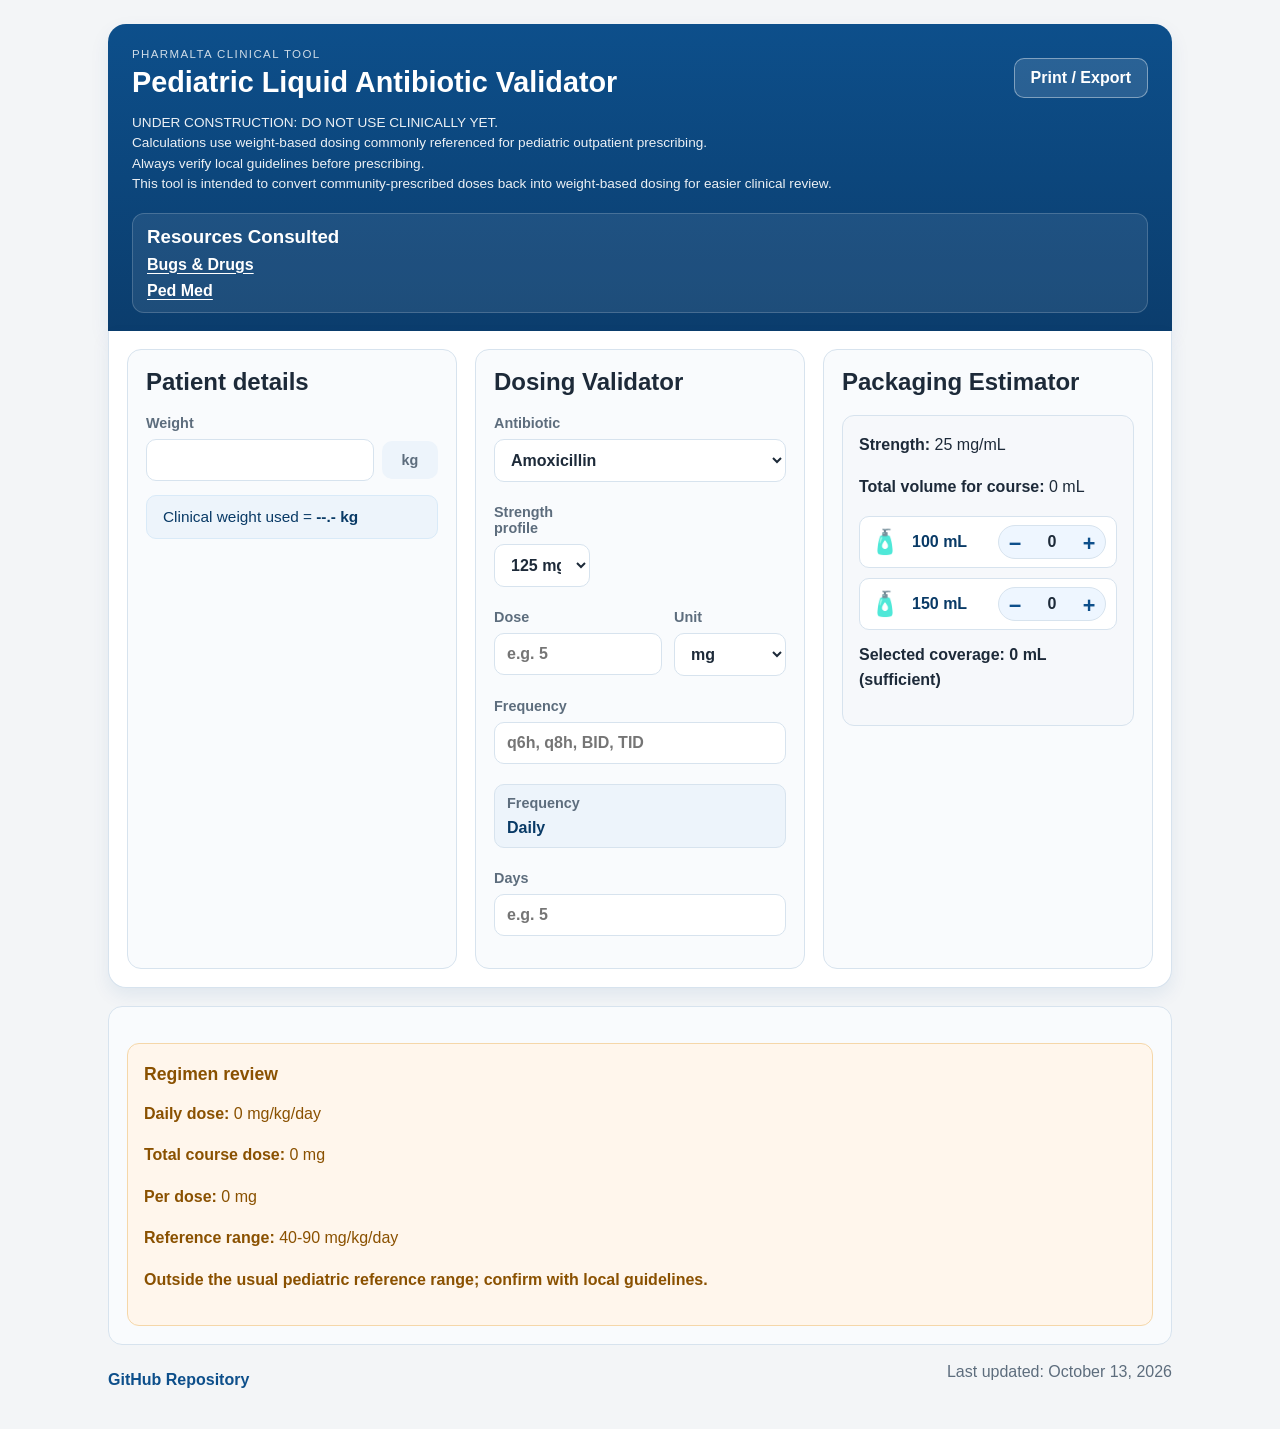
==== commit 686f0ede: "alpha 2" ====
--- a/index.html
+++ b/index.html
@@ -10,12 +10,14 @@
   <body>
     <div class="app-shell">
       <header class="topbar">
-        <div class="topbar-heading">
-          <p class="eyebrow">PharmAlta Clinical Tool</p>
-          <h1>Pediatric Liquid Antibiotic Validator</h1>
-        </div>
-        <div class="print-button-wrap">
-          <button id="printButton" class="secondary-button sticky-print-button" type="button">Print / Export</button>
+        <div class="topbar-header-row">
+          <div class="topbar-heading">
+            <p class="eyebrow">PharmAlta Clinical Tool</p>
+            <h1>Pediatric Liquid Antibiotic Validator</h1>
+          </div>
+          <div class="print-button-wrap">
+            <button id="printButton" class="secondary-button sticky-print-button" type="button">Print / Export</button>
+          </div>
         </div>
         <p class="liability">
           UNDER CONSTRUCTION: DO NOT USE CLINICALLY YET.<br />
@@ -23,6 +25,13 @@
           Always verify local guidelines before prescribing.<br />
           This tool is intended to convert community-prescribed doses back into weight-based dosing for easier clinical review.
         </p>
+        <div class="resource-panel">
+          <h3>Resources Consulted</h3>
+          <div class="resource-links">
+            <a href="https://www.bugsanddrugs.com" target="_blank" rel="noopener noreferrer">Bugs &amp; Drugs</a>
+            <a href="https://pedmed.org" target="_blank" rel="noopener noreferrer">Ped Med</a>
+          </div>
+        </div>
       </header>
 
       <main class="layout">
@@ -54,6 +63,41 @@
               <select id="antibioticName"></select>
             </label>
 
+            <div class="inline-fields strength-fields">
+              <label class="field-block">
+                <span>Strength profile</span>
+                <select id="strengthPreset">
+                  <option value="custom">Custom</option>
+                </select>
+              </label>
+            </div>
+
+            <div id="customStrengthFields" class="inline-fields strength-fields hidden">
+              <label class="field-block">
+                <span>Strength (mg)</span>
+                <input id="strengthMg" type="number" min="1" step="0.1" placeholder="e.g. 250" />
+              </label>
+
+              <label class="field-block">
+                <span>Volume (mL)</span>
+                <select id="strengthMl">
+                  <option value="1" selected>1 mL</option>
+                  <option value="5">5 mL</option>
+                </select>
+              </label>
+            </div>
+
+            <div id="azithromycinLoadingBlock" class="field-block hidden">
+              <label class="checkbox-row" for="azithromycinLoadingToggle">
+                <input id="azithromycinLoadingToggle" type="checkbox" />
+                <span>Include loading dose</span>
+              </label>
+              <div class="compact-fields">
+                <input id="azithromycinLoadingDose" type="number" min="0" step="1" placeholder="Loading dose (mg)" />
+                <span class="unit-caption">mg</span>
+              </div>
+            </div>
+
             <div class="inline-fields">
               <label class="field-block">
                 <span>Dose</span>
@@ -70,25 +114,55 @@
               </label>
             </div>
 
-            <div class="inline-fields strength-fields">
-              <label class="field-block">
-                <span>Strength (mg)</span>
-                <input id="strengthMg" type="number" min="1" step="0.1" placeholder="e.g. 250" />
-              </label>
-
-              <label class="field-block">
-                <span>Volume (mL)</span>
-                <select id="strengthMl">
-                  <option value="1" selected>1 mL</option>
-                  <option value="5">5 mL</option>
-                </select>
-              </label>
+            <div id="extraAmoxicillinBlock" class="field-block hidden">
+              <label class="checkbox-row" for="extraAmoxicillinToggle">
+                <input id="extraAmoxicillinToggle" type="checkbox" />
+                <span>Add extra plain amoxicillin</span>
+              </label>
+
+              <div id="extraAmoxicillinFields" class="extra-amoxicillin-fields hidden">
+                <div class="inline-fields">
+                  <label class="field-block">
+                    <span>Extra dose</span>
+                    <input id="extraAmoxicillinDose" type="number" min="0" step="0.1" placeholder="e.g. 5" />
+                  </label>
+
+                  <label class="field-block">
+                    <span>Unit</span>
+                    <select id="extraAmoxicillinUnit">
+                      <option value="mg">mg</option>
+                      <option value="ml">mL</option>
+                      <option value="doses">doses</option>
+                    </select>
+                  </label>
+                </div>
+
+                <div class="inline-fields strength-fields">
+                  <label class="field-block">
+                    <span>Extra strength (mg)</span>
+                    <input id="extraAmoxicillinStrengthMg" type="number" min="1" step="0.1" placeholder="e.g. 250" />
+                  </label>
+
+                  <label class="field-block">
+                    <span>Volume (mL)</span>
+                    <select id="extraAmoxicillinStrengthMl">
+                      <option value="1" selected>1 mL</option>
+                      <option value="5">5 mL</option>
+                    </select>
+                  </label>
+                </div>
+              </div>
             </div>
 
             <label class="field-block">
               <span>Frequency</span>
               <input id="frequencyInput" type="text" placeholder="q6h, q8h, BID, TID" />
             </label>
+
+            <div id="frequencyEnglish" class="field-block frequency-english" aria-live="polite">
+              <span>Frequency</span>
+              <div>Daily</div>
+            </div>
 
             <label class="field-block">
               <span>Days</span>
@@ -115,7 +189,7 @@
             <a href="https://github.com/mtkimmins/pediatric-antibiotic-calculator" target="_blank" rel="noopener noreferrer">GitHub Repository</a>
           </div>
           <div class="footer-info">
-            <p class="last-updated">Last updated: <span id="lastUpdatedDate">October 12, 2026</span></p>
+            <p class="last-updated">Last updated: <span id="lastUpdatedDate">October 13, 2026</span></p>
           </div>
         </div>
       </footer>
--- a/styles.css
+++ b/styles.css
@@ -43,8 +43,16 @@
   box-shadow: 0 8px 20px var(--shadow);
 }
 
+.topbar-header-row {
+  display: flex;
+  justify-content: space-between;
+  align-items: flex-start;
+  gap: 16px;
+}
+
 .topbar-heading {
   display: flex;
+  flex: 1;
   flex-direction: column;
   gap: 6px;
 }
@@ -72,7 +80,33 @@
 .print-button-wrap {
   display: flex;
   justify-content: flex-end;
-  margin-top: 12px;
+  margin-top: 10px;
+  flex-shrink: 0;
+}
+
+.resource-panel {
+  margin-top: 18px;
+  background: rgba(255, 255, 255, 0.08);
+  border: 1px solid rgba(255, 255, 255, 0.18);
+  border-radius: 12px;
+  padding: 12px 14px;
+}
+
+.resource-panel h3 {
+  margin-bottom: 8px;
+}
+
+.resource-links {
+  display: flex;
+  flex-direction: column;
+  gap: 8px;
+}
+
+.resource-links a {
+  color: #ffffff;
+  text-decoration: underline;
+  text-underline-offset: 3px;
+  font-weight: 700;
 }
 
 .primary-button,
@@ -203,6 +237,63 @@
   grid-template-columns: 1.2fr 0.8fr;
 }
 
+.strength-fields {
+  grid-template-columns: 1fr 1fr 0.8fr;
+}
+
+.checkbox-row {
+  display: flex;
+  align-items: center;
+  gap: 8px;
+  margin-bottom: 4px;
+}
+
+.checkbox-row input {
+  width: auto;
+  margin: 0;
+}
+
+.compact-fields {
+  display: flex;
+  align-items: center;
+  gap: 8px;
+}
+
+.extra-amoxicillin-fields {
+  margin-top: 10px;
+  padding-top: 10px;
+  border-top: 1px solid var(--panel-border);
+}
+
+.unit-caption {
+  color: var(--muted);
+  font-size: 0.85rem;
+  font-weight: 700;
+  white-space: nowrap;
+}
+
+.frequency-english {
+  margin-top: -2px;
+  padding: 10px 12px;
+  border: 1px solid var(--panel-border);
+  border-radius: 10px;
+  background: #edf4fb;
+  color: var(--primary-dark);
+}
+
+.frequency-english span {
+  color: var(--muted);
+  font-size: 0.9rem;
+}
+
+.frequency-english div {
+  font-weight: 700;
+}
+
+.hidden {
+  display: none !important;
+}
+
 .results-panel {
   margin-top: 18px;
   padding: 16px;
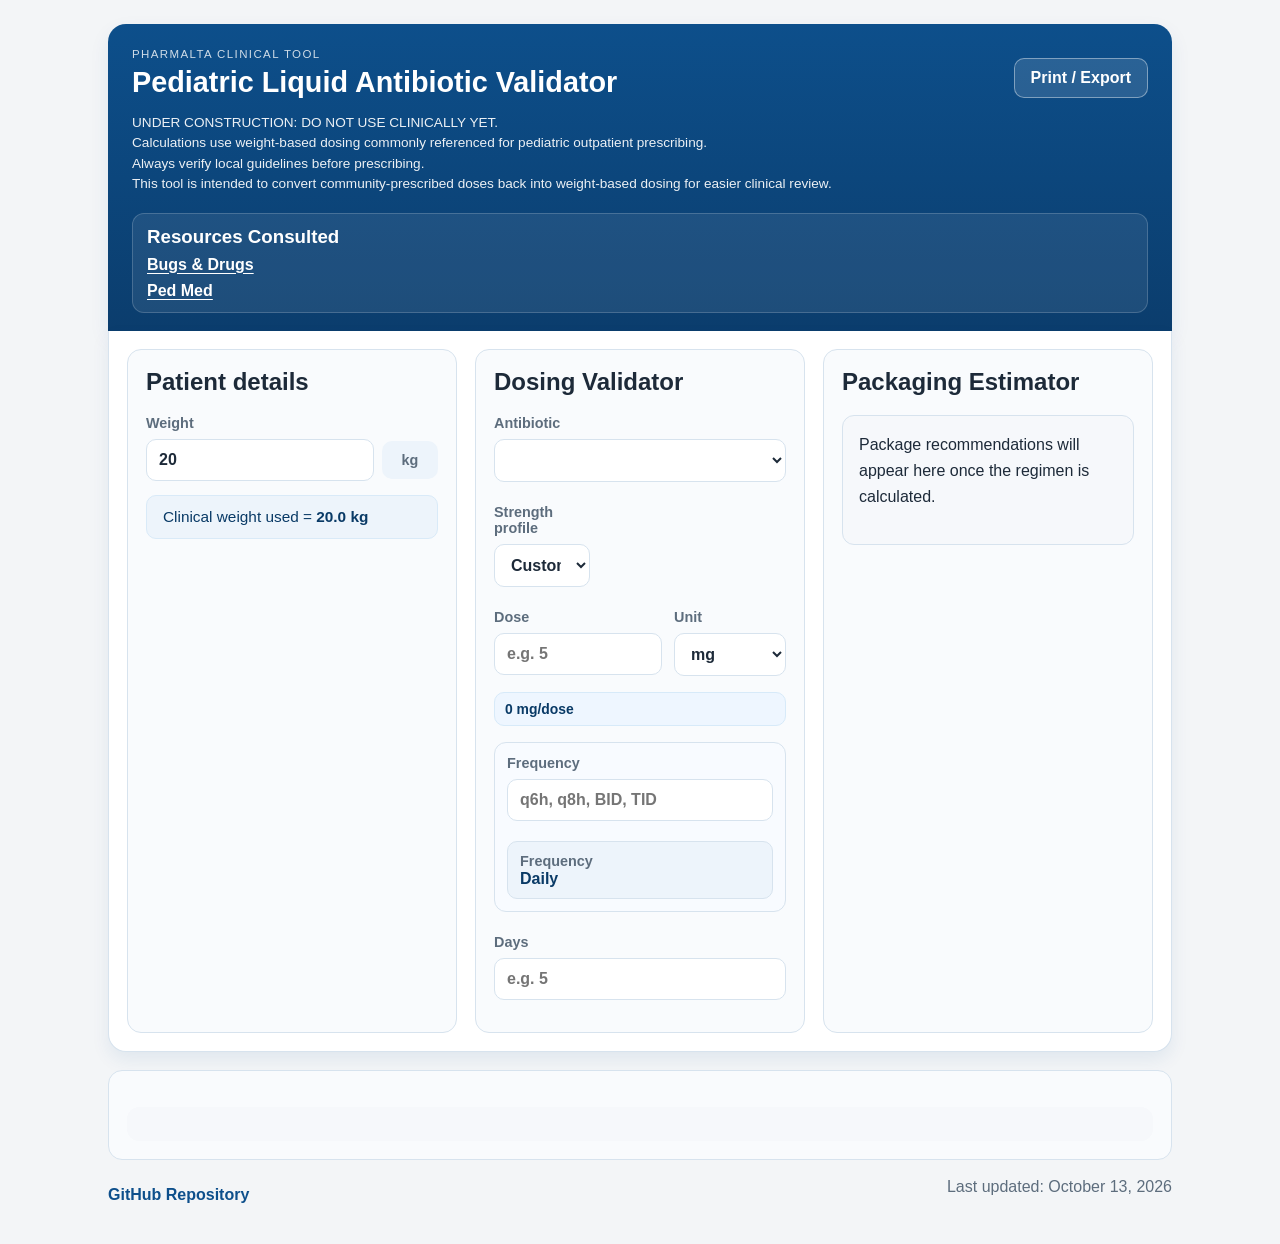
==== commit a64e48f4: "fix(ui): align validator layout with design-doc specs and polish subpanels" ====
--- a/index.html
+++ b/index.html
@@ -114,7 +114,9 @@
               </label>
             </div>
 
-            <div id="extraAmoxicillinBlock" class="field-block hidden">
+            <div id="mgDoseTranslation" class="dose-translation" aria-live="polite">0 mg/dose</div>
+
+            <div id="extraAmoxicillinBlock" class="field-block extra-amoxicillin-subpanel hidden">
               <label class="checkbox-row" for="extraAmoxicillinToggle">
                 <input id="extraAmoxicillinToggle" type="checkbox" />
                 <span>Add extra plain amoxicillin</span>
@@ -154,14 +156,16 @@
               </div>
             </div>
 
-            <label class="field-block">
-              <span>Frequency</span>
-              <input id="frequencyInput" type="text" placeholder="q6h, q8h, BID, TID" />
-            </label>
-
-            <div id="frequencyEnglish" class="field-block frequency-english" aria-live="polite">
-              <span>Frequency</span>
-              <div>Daily</div>
+            <div class="frequency-subpanel field-block">
+              <label class="field-block">
+                <span>Frequency</span>
+                <input id="frequencyInput" type="text" placeholder="q6h, q8h, BID, TID" />
+              </label>
+
+              <div id="frequencyEnglish" class="frequency-english" aria-live="polite">
+                <span>Frequency</span>
+                <div>Daily</div>
+              </div>
             </div>
 
             <label class="field-block">
--- a/styles.css
+++ b/styles.css
@@ -259,6 +259,13 @@
   gap: 8px;
 }
 
+.extra-amoxicillin-subpanel {
+  border: 1px solid var(--panel-border);
+  border-radius: 12px;
+  background: #f8fbff;
+  padding: 12px;
+}
+
 .extra-amoxicillin-fields {
   margin-top: 10px;
   padding-top: 10px;
@@ -270,6 +277,13 @@
   font-size: 0.85rem;
   font-weight: 700;
   white-space: nowrap;
+}
+
+.frequency-subpanel {
+  border: 1px solid var(--panel-border);
+  border-radius: 12px;
+  background: #f8fbff;
+  padding: 12px;
 }
 
 .frequency-english {
@@ -287,6 +301,34 @@
 }
 
 .frequency-english div {
+  font-weight: 700;
+}
+
+.dose-translation {
+  margin-top: -6px;
+  margin-bottom: 8px;
+  padding: 8px 10px;
+  background: #eef6ff;
+  border: 1px solid #d7eaf9;
+  border-radius: 10px;
+  color: var(--primary-dark);
+  font-size: 0.87rem;
+  font-weight: 700;
+}
+
+.reference-inline {
+  color: var(--muted);
+  font-size: 0.9rem;
+  font-weight: 600;
+}
+
+.warning-callout {
+  margin-top: 10px;
+  padding: 10px 12px;
+  border-left: 4px solid var(--warning);
+  background: rgba(199, 107, 0, 0.08);
+  border-radius: 8px;
+  color: #7a4700;
   font-weight: 700;
 }
 
@@ -451,3 +493,736 @@
     padding: 0;
   }
 }
+
+
+
+
+
+
+
+
+
+
+
+
+
+
+
+
+
+
+
+
+
+
+
+
+
+
+
+
+
+
+
+
+
+
+
+
+
+
+
+
+
+
+
+
+
+
+
+
+
+
+
+
+
+
+
+
+
+
+
+
+
+
+
+
+
+
+
+
+
+
+
+
+
+
+
+
+
+
+
+
+
+
+
+
+
+
+
+
+
+
+
+
+
+
+
+
+
+
+
+
+
+
+
+
+
+
+
+
+
+
+
+
+
+
+
+
+
+
+
+
+
+
+
+
+
+
+
+
+
+
+
+
+
+
+
+
+
+
+
+
+
+
+
+
+
+
+
+
+
+
+
+
+
+
+
+
+
+
+
+
+
+
+
+
+
+
+
+
+
+
+
+
+
+
+
+
+
+
+
+
+
+
+
+
+
+
+
+
+
+
+
+
+
+
+
+
+
+
+
+
+
+
+
+
+
+
+
+
+
+
+
+
+
+
+
+
+
+
+
+
+
+
+
+
+
+
+
+
+
+
+
+
+
+
+
+
+
+
+
+
+
+
+
+
+
+
+
+
+
+
+
+
+
+
+
+
+
+
+
+
+
+
+
+
+
+
+
+
+
+
+
+
+
+
+
+
+
+
+
+
+
+
+
+
+
+
+
+
+
+
+
+
+
+
+
+
+
+
+
+
+
+
+
+
+
+
+
+
+
+
+
+
+
+
+
+
+
+
+
+
+
+
+
+
+
+
+
+
+
+
+
+
+
+
+
+
+
+
+
+
+
+
+
+
+
+
+
+
+
+
+
+
+
+
+
+
+
+
+
+
+
+
+
+
+
+
+
+
+
+
+
+
+
+
+
+
+
+
+
+
+
+
+
+
+
+
+
+
+
+
+
+
+
+
+
+
+
+
+
+
+
+
+
+
+
+
+
+
+
+
+
+
+
+
+
+
+
+
+
+
+
+
+
+
+
+
+
+
+
+
+
+
+
+
+
+
+
+
+
+
+
+
+
+
+
+
+
+
+
+
+
+
+
+
+
+
+
+
+
+
+
+
+
+
+
+
+
+
+
+
+
+
+
+
+
+
+
+
+
+
+
+
+
+
+
+
+
+
+
+
+
+
+
+
+
+
+
+
+
+
+
+
+
+
+
+
+
+
+
+
+
+
+
+
+
+
+
+
+
+
+
+
+
+
+
+
+
+
+
+
+
+
+
+
+
+
+
+
+
+
+
+
+
+
+
+
+
+
+
+
+
+
+
+
+
+
+
+
+
+
+
+
+
+
+
+
+
+
+
+
+
+
+
+
+
+
+
+
+
+
+
+
+
+
+
+
+
+
+
+
+
+
+
+
+
+
+
+
+
+
+
+
+
+
+
+
+
+
+
+
+
+
+
+
+
+
+
+
+
+
+
+
+
+
+
+
+
+
+
+
+
+
+
+
+
+
+
+
+
+
+
+
+
+
+
+
+
+
+
+
+
+
+
+
+
+
+
+
+
+
+
+
+
+
+
+
+
+
+
+
+
+
+
+
+
+
+
+
+
+
+
+
+
+
+
+
+
+
+
+
+
+
+
+
+
+
+
+
+
+
+
+
+
+
+
+
+
+
+
+
+
+
+
+
+
+
+
+
+
+
+
+
+
+
+
+
+
+
+
+
+
+
+
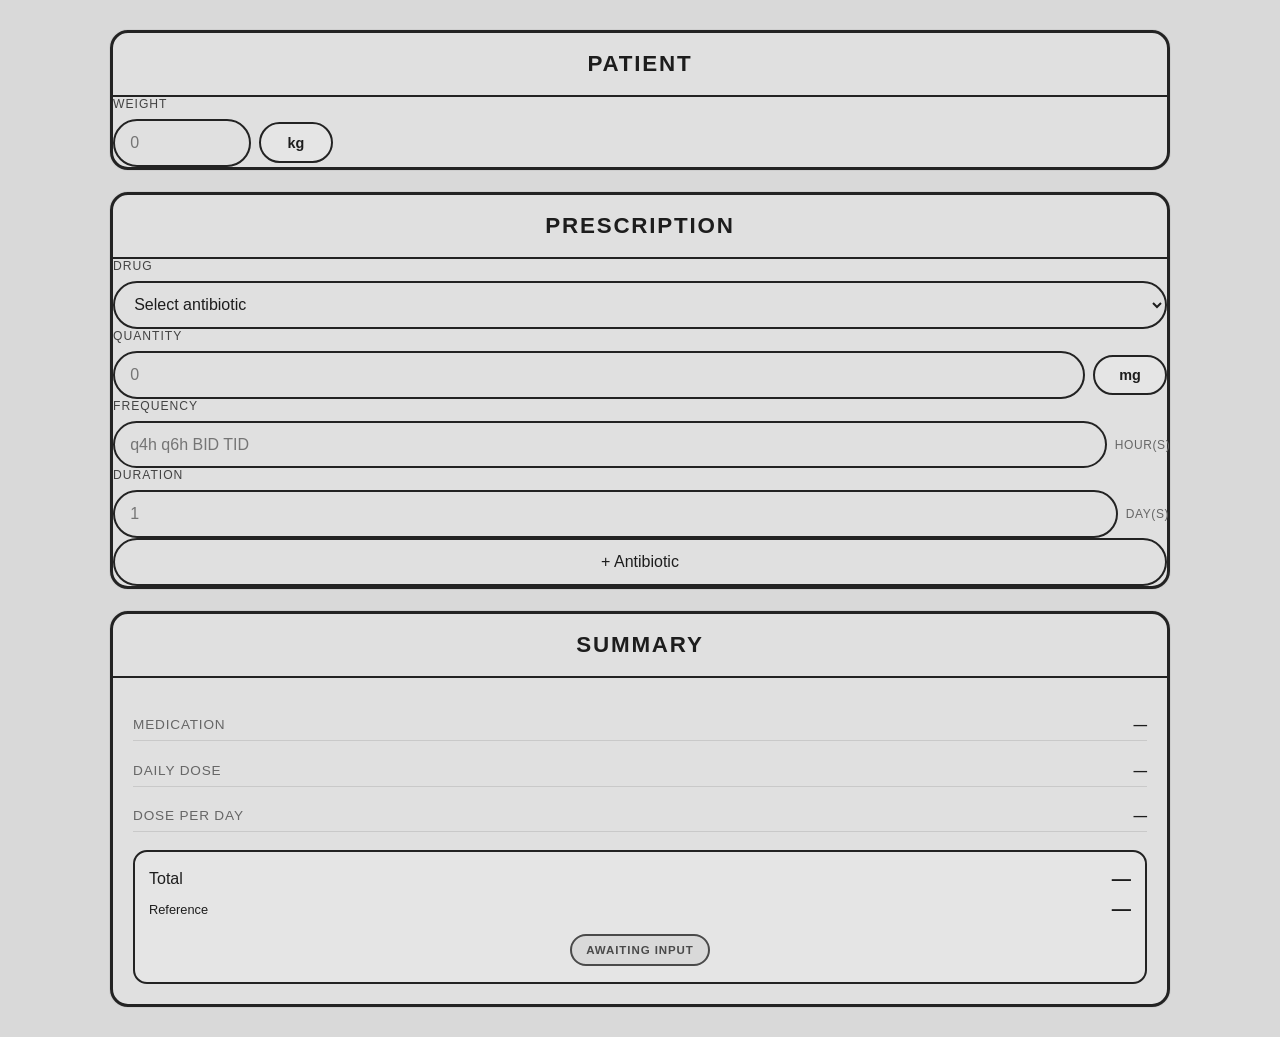
==== commit 3982ab45: "update" ====
--- a/index.html
+++ b/index.html
@@ -3,201 +3,130 @@
   <head>
     <meta charset="UTF-8" />
     <meta name="viewport" content="width=device-width, initial-scale=1.0" />
-    <title>Pediatric Liquid Antibiotic Validator</title>
+    <title>Pediatric Oral Liquid Antibiotic Dosing Converter</title>
     <link rel="stylesheet" href="styles.css" />
   </head>
+  <body>
+    <main class="page-shell">
 
-  <body>
-    <div class="app-shell">
-      <header class="topbar">
-        <div class="topbar-header-row">
-          <div class="topbar-heading">
-            <p class="eyebrow">PharmAlta Clinical Tool</p>
-            <h1>Pediatric Liquid Antibiotic Validator</h1>
-          </div>
-          <div class="print-button-wrap">
-            <button id="printButton" class="secondary-button sticky-print-button" type="button">Print / Export</button>
+
+
+      <!--Patient Information-->
+      <div class="calculator-card">
+        <header class="title-bar">
+          <span>Patient</span>
+        </header>
+
+        <div>
+          <label class="field weight-field">
+            <span>Weight</span>
+            <div class="inline-input">
+              <input id="weightKg" type="number" min="0" step="0.1" placeholder="0" required/>
+              <button id="weight-unit-toggle" type="button" class="unit-toggle" data-unit="kg" aria-label="Switch weight unit between kilograms and pounds">
+                kg
+              </button>
+            </div>
+          </label>
+        </div>
+      </div>
+
+
+
+      <!--Prescription Information-->
+      <div class="calculator-card" id="prescription-box">
+        <header class="title-bar">
+          <span>Prescription</span>
+        </header>
+
+        <div id="rx">
+          <label class="field">
+            <span>Drug</span>
+            <select id="drugName" aria-label="Drug name">
+              <option value="">Select antibiotic</option>
+            </select>
+          </label>
+
+          <label class="field">
+            <span>Quantity</span>
+            <div class="inline-input">
+              <input id="quantity" type="number" min="0" step="0.1" placeholder="0" />
+              <button id="quantity-unit-toggle" type="button" class="unit-toggle" data-unit="mg" aria-label="Switch quantity unit between milligrams and milliliters">
+                mg
+              </button>
+            </div>
+          </label>
+
+          <label id="strengthField" class="field hidden">
+            <span>Strength</span>
+            <div class="inline-input">
+              <select id="strength">
+                <option value="">Select strength</option>
+              </select>
+            </div>
+          </label>
+
+          <label class="field">
+            <span>Frequency</span>
+            <div class="inline-input">
+              <input id="frequency" type="text" placeholder="q4h q6h BID TID" />
+              <small id="frequency-units">hour(s)</small>
+            </div>
+          </label>
+
+          <label class="field">
+            <span>Duration</span>
+            <div class="inline-input">
+              <input id="duration" type="number" step=1 placeholder="1" />
+              <small>day(s)</small>
+            </div>
+          </label>
+        </div>
+        
+        <div>
+          <button id="addNewRx" class="unit-button">+ Antibiotic</button>
+        </div>
+      </div>
+      
+
+
+      <!--Summary Information-->
+      <div class="calculator-card">
+        <div class="title-bar">
+          <span>Summary</span>
+        </div>
+
+        <div class="summary-body">
+          <p class="summary-line">
+            <span class="label">Medication</span>
+            <strong id="summaryMedication">—</strong>
+          </p>
+
+          <p class="summary-line">
+            <span class="label">Daily dose</span>
+            <strong id="summaryDailyDose">—</strong>
+          </p>
+
+          <p class="summary-line">
+            <span class="label">Dose per day</span>
+            <strong id="summaryDosePerDay">—</strong>
+          </p>
+
+          <div class="result-box">
+            <div class="result-line">
+              <span>Total</span>
+              <strong id="resultValue">—</strong>
+            </div>
+            <div class="result-line small-line">
+              <span>Reference</span>
+              <strong id="referenceValue">—</strong>
+            </div>
+            <div class="status-wrap">
+              <span id="statusBadge" class="status-badge neutral">Awaiting input</span>
+            </div>
           </div>
         </div>
-        <p class="liability">
-          UNDER CONSTRUCTION: DO NOT USE CLINICALLY YET.<br />
-          Calculations use weight-based dosing commonly referenced for pediatric outpatient prescribing.<br />
-          Always verify local guidelines before prescribing.<br />
-          This tool is intended to convert community-prescribed doses back into weight-based dosing for easier clinical review.
-        </p>
-        <div class="resource-panel">
-          <h3>Resources Consulted</h3>
-          <div class="resource-links">
-            <a href="https://www.bugsanddrugs.com" target="_blank" rel="noopener noreferrer">Bugs &amp; Drugs</a>
-            <a href="https://pedmed.org" target="_blank" rel="noopener noreferrer">Ped Med</a>
-          </div>
-        </div>
-      </header>
-
-      <main class="layout">
-        <section class="panel patient-panel">
-          <h2>Patient details</h2>
-          <div class="field-row">
-            <label class="field-block" for="weightKg">
-              <span>Weight</span>
-              <div class="input-with-unit">
-                <input id="weightKg" type="number" min="0" step="0.1" value="20" />
-                <button id="weightToggle" class="unit-toggle" type="button" aria-label="Toggle weight unit" aria-pressed="false">
-                  <span id="weightUnit">kg</span>
-                </button>
-              </div>
-            </label>
-          </div>
-
-          <div class="clinical-weight-box" aria-live="polite">
-            <span>Clinical weight used = </span>
-            <strong id="clinicalWeightValue">20.0 kg</strong>
-          </div>
-        </section>
-
-        <section class="panel dosing-panel">
-          <h2>Dosing Validator</h2>
-          <div id="prescriptionList" class="prescription-list">
-            <label class="field-block">
-              <span>Antibiotic</span>
-              <select id="antibioticName"></select>
-            </label>
-
-            <div class="inline-fields strength-fields">
-              <label class="field-block">
-                <span>Strength profile</span>
-                <select id="strengthPreset">
-                  <option value="custom">Custom</option>
-                </select>
-              </label>
-            </div>
-
-            <div id="customStrengthFields" class="inline-fields strength-fields hidden">
-              <label class="field-block">
-                <span>Strength (mg)</span>
-                <input id="strengthMg" type="number" min="1" step="0.1" placeholder="e.g. 250" />
-              </label>
-
-              <label class="field-block">
-                <span>Volume (mL)</span>
-                <select id="strengthMl">
-                  <option value="1" selected>1 mL</option>
-                  <option value="5">5 mL</option>
-                </select>
-              </label>
-            </div>
-
-            <div id="azithromycinLoadingBlock" class="field-block hidden">
-              <label class="checkbox-row" for="azithromycinLoadingToggle">
-                <input id="azithromycinLoadingToggle" type="checkbox" />
-                <span>Include loading dose</span>
-              </label>
-              <div class="compact-fields">
-                <input id="azithromycinLoadingDose" type="number" min="0" step="1" placeholder="Loading dose (mg)" />
-                <span class="unit-caption">mg</span>
-              </div>
-            </div>
-
-            <div class="inline-fields">
-              <label class="field-block">
-                <span>Dose</span>
-                <input id="doseValue" type="number" min="0" step="0.1" placeholder="e.g. 5" />
-              </label>
-
-              <label class="field-block">
-                <span>Unit</span>
-                <select id="doseUnit">
-                  <option value="mg">mg</option>
-                  <option value="ml">mL</option>
-                  <option value="doses">doses</option>
-                </select>
-              </label>
-            </div>
-
-            <div id="mgDoseTranslation" class="dose-translation" aria-live="polite">0 mg/dose</div>
-
-            <div id="extraAmoxicillinBlock" class="field-block extra-amoxicillin-subpanel hidden">
-              <label class="checkbox-row" for="extraAmoxicillinToggle">
-                <input id="extraAmoxicillinToggle" type="checkbox" />
-                <span>Add extra plain amoxicillin</span>
-              </label>
-
-              <div id="extraAmoxicillinFields" class="extra-amoxicillin-fields hidden">
-                <div class="inline-fields">
-                  <label class="field-block">
-                    <span>Extra dose</span>
-                    <input id="extraAmoxicillinDose" type="number" min="0" step="0.1" placeholder="e.g. 5" />
-                  </label>
-
-                  <label class="field-block">
-                    <span>Unit</span>
-                    <select id="extraAmoxicillinUnit">
-                      <option value="mg">mg</option>
-                      <option value="ml">mL</option>
-                      <option value="doses">doses</option>
-                    </select>
-                  </label>
-                </div>
-
-                <div class="inline-fields strength-fields">
-                  <label class="field-block">
-                    <span>Extra strength (mg)</span>
-                    <input id="extraAmoxicillinStrengthMg" type="number" min="1" step="0.1" placeholder="e.g. 250" />
-                  </label>
-
-                  <label class="field-block">
-                    <span>Volume (mL)</span>
-                    <select id="extraAmoxicillinStrengthMl">
-                      <option value="1" selected>1 mL</option>
-                      <option value="5">5 mL</option>
-                    </select>
-                  </label>
-                </div>
-              </div>
-            </div>
-
-            <div class="frequency-subpanel field-block">
-              <label class="field-block">
-                <span>Frequency</span>
-                <input id="frequencyInput" type="text" placeholder="q6h, q8h, BID, TID" />
-              </label>
-
-              <div id="frequencyEnglish" class="frequency-english" aria-live="polite">
-                <span>Frequency</span>
-                <div>Daily</div>
-              </div>
-            </div>
-
-            <label class="field-block">
-              <span>Days</span>
-              <input id="daysValue" type="number" min="1" step="1" placeholder="e.g. 5" />
-            </label>
-          </div>
-        </section>
-
-        <section class="panel packaging-panel">
-          <h2>Packaging Estimator</h2>
-          <div id="packagingDisplay" class="packaging-display">
-            Package recommendations will appear here once the regimen is calculated.
-          </div>
-        </section>
-      </main>
-
-      <section class="panel regimen-review-panel" aria-live="polite">
-        <div id="dosingResults" class="results-panel"></div>
-      </section>
-
-      <footer class="page-footer">
-        <div class="footer-content">
-          <div class="footer-links">
-            <a href="https://github.com/mtkimmins/pediatric-antibiotic-calculator" target="_blank" rel="noopener noreferrer">GitHub Repository</a>
-          </div>
-          <div class="footer-info">
-            <p class="last-updated">Last updated: <span id="lastUpdatedDate">October 13, 2026</span></p>
-          </div>
-        </div>
-      </footer>
-    </div>
+      </div>
+    </main>
 
     <script src="script.js"></script>
   </body>
--- a/styles.css
+++ b/styles.css
@@ -1,15 +1,13 @@
 :root {
-  --bg: #f3f5f7;
-  --panel: #ffffff;
-  --panel-border: #d7e3ee;
-  --primary: #0d4f8b;
-  --primary-dark: #093a66;
-  --accent: #4d8e5f;
-  --warning: #c76b00;
-  --danger: #9c2f2f;
-  --text: #1d2a39;
-  --muted: #5d6d7d;
-  --shadow: rgba(13, 79, 139, 0.08);
+  --ink: #1d1d1d;
+  --panel: #f9f9f7;
+  --panel-border: #232323;
+  --muted: #666;
+  --soft: #e7e5df;
+  --success: #2d7d46;
+  --warning: #d77d2e;
+  --danger: #c43d3d;
+  --neutral: #4a4a4a;
 }
 
 * {
@@ -18,1211 +16,291 @@
 
 body {
   margin: 0;
+  min-height: 100vh;
+  background: #d9d9d9;
+  color: var(--ink);
   font-family: Arial, Helvetica, sans-serif;
-  background: var(--bg);
-  color: var(--text);
-}
-
-button,
-input,
-select {
-  font: inherit;
-}
-
-.app-shell {
+}
+
+.page-shell {
   max-width: 1100px;
-  margin: 0 auto;
-  padding: 24px 18px 32px;
-}
-
-.topbar {
-  background: linear-gradient(180deg, #0d4f8b, #0b3d6d);
-  color: white;
-  border-radius: 18px 18px 0 0;
-  padding: 24px 24px 18px;
-  box-shadow: 0 8px 20px var(--shadow);
-}
-
-.topbar-header-row {
-  display: flex;
-  justify-content: space-between;
-  align-items: flex-start;
-  gap: 16px;
-}
-
-.topbar-heading {
-  display: flex;
-  flex: 1;
-  flex-direction: column;
-  gap: 6px;
-}
-
-.eyebrow {
-  margin: 0;
-  text-transform: uppercase;
-  letter-spacing: 0.12em;
-  font-size: 0.72rem;
-  opacity: 0.8;
-}
-
-h1,
-h2,
-h3,
-p {
-  margin-top: 0;
-}
-
-h1 {
-  margin-bottom: 0;
-  font-size: clamp(1.8rem, 2vw, 2.8rem);
-}
-
-.print-button-wrap {
-  display: flex;
-  justify-content: flex-end;
-  margin-top: 10px;
-  flex-shrink: 0;
-}
-
-.resource-panel {
-  margin-top: 18px;
-  background: rgba(255, 255, 255, 0.08);
-  border: 1px solid rgba(255, 255, 255, 0.18);
-  border-radius: 12px;
-  padding: 12px 14px;
-}
-
-.resource-panel h3 {
-  margin-bottom: 8px;
-}
-
-.resource-links {
+  margin: 30px auto;
+  padding: 0 20px;
+  display: grid;
+  gap: 22px;
+}
+
+.calculator-card,
+.summary-card {
+  background: rgba(255, 255, 255, 0.18);
+  border: 3px solid var(--panel-border);
+  border-radius: 18px;
+  box-shadow: 0 0 0 1px rgba(0, 0, 0, 0.05);
+}
+
+.title-bar {
+  border-bottom: 2px solid var(--panel-border);
+  padding: 18px 28px;
+  font-size: 1.4rem;
+  font-weight: 600;
+  text-align: center;
+  letter-spacing: 0.08em;
+  text-transform: uppercase;
+}
+
+.form-grid {
+  display: grid;
+  grid-template-columns: repeat(3, minmax(160px, 1fr));
+  gap: 18px 20px;
+  padding: 28px 26px 22px;
+}
+
+.field {
   display: flex;
   flex-direction: column;
   gap: 8px;
-}
-
-.resource-links a {
-  color: #ffffff;
-  text-decoration: underline;
-  text-underline-offset: 3px;
-  font-weight: 700;
-}
-
-.primary-button,
-.secondary-button,
+  font-size: 0.82rem;
+  text-transform: lowercase;
+}
+
+.field > span,
+.section-label {
+  font-size: 0.76rem;
+  letter-spacing: 0.08em;
+  text-transform: uppercase;
+  color: rgba(27, 27, 27, 0.8);
+}
+
+.field input,
+.range-row input,
+.inline-input input,
+.unit-button,
+select {
+  width: 100%;
+  background: transparent;
+  border: 2px solid var(--panel-border);
+  border-radius: 999px;
+  padding: 0.8rem 0.95rem;
+  font-size: 1rem;
+  color: var(--ink);
+}
+
+.field input:focus,
+.range-row input:focus,
+.inline-input input:focus,
+select:focus,
+.unit-button:focus {
+  outline: 2px solid rgba(26, 102, 205, 0.3);
+  border-color: #1d3d7a;
+}
+
+.inline-input {
+  display: flex;
+  align-items: center;
+  gap: 8px;
+}
+
 .unit-toggle {
-  border: none;
-  border-radius: 10px;
+  display: inline-flex;
+  align-items: center;
+  justify-content: center;
+  min-width: 74px;
+  padding: 0.65rem 0.9rem;
+  border: 2px solid var(--panel-border);
+  border-radius: 999px;
+  background: rgba(255, 255, 255, 0.15);
+  color: var(--ink);
+  font-size: 0.9rem;
   font-weight: 700;
   cursor: pointer;
-  transition: transform 0.15s ease, opacity 0.15s ease;
-}
-
-.primary-button:hover,
-.secondary-button:hover,
-.unit-toggle:hover {
-  transform: translateY(-1px);
-}
-
-.primary-button {
-  background: var(--primary);
+  transition: background 0.2s ease, color 0.2s ease;
+}
+
+.unit-toggle.active {
+  background: var(--ink);
   color: white;
-  padding: 12px 18px;
-}
-
-.secondary-button {
-  background: rgba(255, 255, 255, 0.12);
-  color: white;
-  padding: 10px 16px;
-  border: 1px solid rgba(255, 255, 255, 0.4);
-}
-
-.liability {
-  margin-top: 14px;
-  margin-bottom: 0;
-  font-size: 0.85rem;
-  line-height: 1.5;
-  opacity: 0.92;
-}
-
-.layout {
-  display: grid;
-  grid-template-columns: repeat(3, minmax(0, 1fr));
-  gap: 18px;
-  background: var(--panel);
-  padding: 18px;
-  border: 1px solid var(--panel-border);
-  border-top: none;
-  box-shadow: 0 8px 18px var(--shadow);
-  border-radius: 0 0 18px 18px;
-}
-
-.regimen-review-panel {
-  margin-top: 18px;
-  width: 100%;
-}
-
-.panel {
-  background: #f9fbfd;
-  border: 1px solid var(--panel-border);
-  border-radius: 14px;
-  padding: 18px;
-}
-
-.field-row,
-.inline-fields {
-  display: flex;
-  gap: 12px;
-}
-
-.field-block {
-  display: flex;
-  flex-direction: column;
-  gap: 8px;
-  width: 100%;
-  margin-bottom: 14px;
-  font-weight: 600;
-}
-
-.field-block span {
+}
+
+.inline-input small {
+  min-width: 36px;
   color: var(--muted);
-  font-size: 0.9rem;
-}
-
-input,
-select {
-  width: 100%;
-  padding: 11px 12px;
-  border-radius: 10px;
-  border: 1px solid var(--panel-border);
-  background: white;
-  color: var(--text);
-}
-
-.input-with-unit {
-  display: flex;
-  align-items: center;
-  gap: 8px;
-}
-
-.input-with-unit input {
-  flex: 1;
-}
-
-.unit-toggle {
-  background: #edf4fb;
-  color: var(--primary);
-  padding: 10px 12px;
-  min-width: 56px;
-}
-
-.clinical-weight-box {
-  padding: 12px 16px;
-  background: #edf4fb;
-  border-radius: 10px;
-  color: var(--primary-dark);
-  font-size: 0.96rem;
-  border: 1px solid #d9eaf8;
-}
-
-.prescription-list {
-  display: flex;
-  flex-direction: column;
-  gap: 8px;
-}
-
-.inline-fields {
-  display: grid;
-  grid-template-columns: 1.2fr 0.8fr;
-}
-
-.strength-fields {
-  grid-template-columns: 1fr 1fr 0.8fr;
-}
-
-.checkbox-row {
-  display: flex;
-  align-items: center;
-  gap: 8px;
-  margin-bottom: 4px;
-}
-
-.checkbox-row input {
-  width: auto;
-  margin: 0;
-}
-
-.compact-fields {
-  display: flex;
-  align-items: center;
-  gap: 8px;
-}
-
-.extra-amoxicillin-subpanel {
-  border: 1px solid var(--panel-border);
-  border-radius: 12px;
-  background: #f8fbff;
-  padding: 12px;
-}
-
-.extra-amoxicillin-fields {
-  margin-top: 10px;
-  padding-top: 10px;
-  border-top: 1px solid var(--panel-border);
-}
-
-.unit-caption {
-  color: var(--muted);
-  font-size: 0.85rem;
-  font-weight: 700;
-  white-space: nowrap;
-}
-
-.frequency-subpanel {
-  border: 1px solid var(--panel-border);
-  border-radius: 12px;
-  background: #f8fbff;
-  padding: 12px;
-}
-
-.frequency-english {
-  margin-top: -2px;
-  padding: 10px 12px;
-  border: 1px solid var(--panel-border);
-  border-radius: 10px;
-  background: #edf4fb;
-  color: var(--primary-dark);
-}
-
-.frequency-english span {
-  color: var(--muted);
-  font-size: 0.9rem;
-}
-
-.frequency-english div {
-  font-weight: 700;
-}
-
-.dose-translation {
-  margin-top: -6px;
-  margin-bottom: 8px;
-  padding: 8px 10px;
-  background: #eef6ff;
-  border: 1px solid #d7eaf9;
-  border-radius: 10px;
-  color: var(--primary-dark);
-  font-size: 0.87rem;
-  font-weight: 700;
-}
-
-.reference-inline {
-  color: var(--muted);
-  font-size: 0.9rem;
-  font-weight: 600;
-}
-
-.warning-callout {
-  margin-top: 10px;
-  padding: 10px 12px;
-  border-left: 4px solid var(--warning);
-  background: rgba(199, 107, 0, 0.08);
-  border-radius: 8px;
-  color: #7a4700;
-  font-weight: 700;
-}
-
-.hidden {
-  display: none !important;
-}
-
-.results-panel {
-  margin-top: 18px;
-  padding: 16px;
-  border-radius: 12px;
-  border: 1px solid transparent;
-  background: #f6f8fb;
-  line-height: 1.6;
-}
-
-.results-panel h3 {
-  margin-bottom: 12px;
-  font-size: 1.1rem;
-}
-
-.status-success {
-  background: #edf9f0;
-  border-color: #cbe9d1;
-  color: #1d5d34;
-}
-
-.status-warning {
-  background: #fff6ec;
-  border-color: #f5d7a9;
-  color: #8a5100;
-}
-
-.summary-text,
-.status-note {
-  margin-top: 12px;
-  font-weight: 700;
-}
-
-.packaging-display {
-  min-height: 130px;
-  padding: 16px;
-  border-radius: 12px;
-  background: #f6f8fb;
-  border: 1px solid var(--panel-border);
-  line-height: 1.6;
-}
-
-.bottle-pack-list {
+  font-size: 0.75rem;
+  letter-spacing: 0.05em;
+  text-transform: uppercase;
+}
+
+.wide {
+  grid-column: 1 / -1;
+}
+
+.weight-field {
+  max-width: 220px;
+}
+
+.dose-mode-wrap {
+  grid-column: 1 / -1;
   display: flex;
   flex-direction: column;
   gap: 10px;
-  margin-top: 12px;
-}
-
-.bottle-pack-row {
-  display: flex;
-  align-items: center;
+  padding-top: 8px;
+}
+
+.toggle-row {
+  display: flex;
+  gap: 18px;
+  flex-wrap: wrap;
+}
+
+.toggle-row label {
+  display: flex;
+  align-items: center;
+  gap: 8px;
+  font-size: 0.9rem;
+}
+
+.toggle-row input {
+  accent-color: var(--ink);
+}
+
+.field-group {
+  display: contents;
+}
+
+.hidden {
+  display: none;
+}
+
+.range-row {
+  display: flex;
+  align-items: center;
+  gap: 10px;
+}
+
+.range-row span {
+  font-size: 0.85rem;
+  color: var(--muted);
+}
+
+.range-row small {
+  color: var(--muted);
+  font-size: 0.7rem;
+  text-transform: uppercase;
+  letter-spacing: 0.05em;
+}
+
+.add-rx-box {
+  margin-top: 6px;
+}
+
+.summary-card {
+  padding: 0;
+}
+
+.summary-header {
+  border-bottom: 2px solid var(--panel-border);
+  padding: 14px 20px;
+}
+
+.summary-header h2 {
+  margin: 0;
+  text-align: center;
+  font-size: 0.9rem;
+  letter-spacing: 0.12em;
+  text-transform: uppercase;
+}
+
+.summary-body {
+  padding: 18px 20px 20px;
+}
+
+.summary-line {
+  display: flex;
+  justify-content: space-between;
   gap: 12px;
-  padding: 8px 10px;
-  background: white;
-  border: 1px solid var(--panel-border);
-  border-radius: 10px;
-}
-
-.bottle-pack-row.is-disabled {
-  opacity: 0.5;
-  background: #f3f5f7;
-  border-style: dashed;
-}
-
-.bottle-icon {
-  font-size: 1.5rem;
-  line-height: 1;
-}
-
-.bottle-pack-meta {
-  flex: 1;
+  padding: 8px 0;
+  border-bottom: 1px solid rgba(0, 0, 0, 0.1);
+  font-size: 0.85rem;
+}
+
+.summary-line .label {
+  color: var(--muted);
+  text-transform: uppercase;
+  letter-spacing: 0.06em;
+}
+
+.result-box {
+  margin-top: 18px;
+  border: 2px solid var(--panel-border);
+  border-radius: 14px;
+  padding: 16px 14px;
+  background: rgba(255, 255, 255, 0.15);
+}
+
+.result-line {
+  display: flex;
+  justify-content: space-between;
+  align-items: center;
+  gap: 10px;
+  font-size: 1rem;
+}
+
+.result-line strong {
+  font-size: 1.2rem;
+}
+
+.small-line {
+  margin-top: 8px;
+  font-size: 0.8rem;
+}
+
+.status-wrap {
+  margin-top: 14px;
+  display: flex;
+  justify-content: center;
+}
+
+.status-badge {
+  display: inline-block;
+  padding: 0.5rem 0.9rem;
+  border-radius: 999px;
+  border: 2px solid var(--neutral);
+  background: rgba(0, 0, 0, 0.05);
+  font-size: 0.72rem;
   font-weight: 700;
-  color: var(--primary-dark);
-}
-
-.bottle-count-control {
-  display: inline-flex;
-  align-items: center;
-  border: 1px solid var(--panel-border);
-  border-radius: 999px;
-  overflow: hidden;
-  background: #eef6ff;
-}
-
-.bottle-button {
-  width: 32px;
-  height: 32px;
-  border: none;
-  background: transparent;
-  color: var(--primary);
-  font-size: 1.35rem;
-  font-weight: 700;
-  cursor: pointer;
-}
-
-.bottle-button:disabled {
-  cursor: not-allowed;
-  opacity: 0.45;
-}
-
-.bottle-count {
-  min-width: 42px;
-  text-align: center;
-  font-weight: 700;
-  color: var(--text);
-}
-
-.page-footer {
-  margin-top: 18px;
-  color: var(--muted);
-}
-
-.footer-content {
-  display: flex;
-  justify-content: space-between;
-  align-items: center;
-  gap: 12px;
-  flex-wrap: wrap;
-}
-
-.footer-links a {
-  color: var(--primary);
-  font-weight: 600;
-  text-decoration: none;
-}
-
-.footer-links a:hover {
-  text-decoration: underline;
-}
-
-@media (max-width: 820px) {
-  .layout {
+  letter-spacing: 0.08em;
+  text-transform: uppercase;
+}
+
+.status-badge.neutral {
+  color: var(--neutral);
+  border-color: var(--neutral);
+}
+
+.status-badge.success {
+  color: var(--success);
+  border-color: var(--success);
+}
+
+.status-badge.warning {
+  color: var(--warning);
+  border-color: var(--warning);
+}
+
+.status-badge.danger {
+  color: var(--danger);
+  border-color: var(--danger);
+}
+
+@media (max-width: 760px) {
+  .form-grid {
     grid-template-columns: 1fr;
   }
 
-  .inline-fields {
-    grid-template-columns: 1fr;
+  .weight-field {
+    max-width: none;
   }
-}
-
-@media print {
-  body {
-    background: white;
+
+  .range-row {
+    flex-wrap: wrap;
   }
-
-  .secondary-button,
-  .unit-toggle,
-  .primary-button {
-    display: none;
-  }
-
-  .layout {
-    box-shadow: none;
-    border: none;
-    padding: 0;
-  }
-}
-
-
-
-
-
-
-
-
-
-
-
-
-
-
-
-
-
-
-
-
-
-
-
-
-
-
-
-
-
-
-
-
-
-
-
-
-
-
-
-
-
-
-
-
-
-
-
-
-
-
-
-
-
-
-
-
-
-
-
-
-
-
-
-
-
-
-
-
-
-
-
-
-
-
-
-
-
-
-
-
-
-
-
-
-
-
-
-
-
-
-
-
-
-
-
-
-
-
-
-
-
-
-
-
-
-
-
-
-
-
-
-
-
-
-
-
-
-
-
-
-
-
-
-
-
-
-
-
-
-
-
-
-
-
-
-
-
-
-
-
-
-
-
-
-
-
-
-
-
-
-
-
-
-
-
-
-
-
-
-
-
-
-
-
-
-
-
-
-
-
-
-
-
-
-
-
-
-
-
-
-
-
-
-
-
-
-
-
-
-
-
-
-
-
-
-
-
-
-
-
-
-
-
-
-
-
-
-
-
-
-
-
-
-
-
-
-
-
-
-
-
-
-
-
-
-
-
-
-
-
-
-
-
-
-
-
-
-
-
-
-
-
-
-
-
-
-
-
-
-
-
-
-
-
-
-
-
-
-
-
-
-
-
-
-
-
-
-
-
-
-
-
-
-
-
-
-
-
-
-
-
-
-
-
-
-
-
-
-
-
-
-
-
-
-
-
-
-
-
-
-
-
-
-
-
-
-
-
-
-
-
-
-
-
-
-
-
-
-
-
-
-
-
-
-
-
-
-
-
-
-
-
-
-
-
-
-
-
-
-
-
-
-
-
-
-
-
-
-
-
-
-
-
-
-
-
-
-
-
-
-
-
-
-
-
-
-
-
-
-
-
-
-
-
-
-
-
-
-
-
-
-
-
-
-
-
-
-
-
-
-
-
-
-
-
-
-
-
-
-
-
-
-
-
-
-
-
-
-
-
-
-
-
-
-
-
-
-
-
-
-
-
-
-
-
-
-
-
-
-
-
-
-
-
-
-
-
-
-
-
-
-
-
-
-
-
-
-
-
-
-
-
-
-
-
-
-
-
-
-
-
-
-
-
-
-
-
-
-
-
-
-
-
-
-
-
-
-
-
-
-
-
-
-
-
-
-
-
-
-
-
-
-
-
-
-
-
-
-
-
-
-
-
-
-
-
-
-
-
-
-
-
-
-
-
-
-
-
-
-
-
-
-
-
-
-
-
-
-
-
-
-
-
-
-
-
-
-
-
-
-
-
-
-
-
-
-
-
-
-
-
-
-
-
-
-
-
-
-
-
-
-
-
-
-
-
-
-
-
-
-
-
-
-
-
-
-
-
-
-
-
-
-
-
-
-
-
-
-
-
-
-
-
-
-
-
-
-
-
-
-
-
-
-
-
-
-
-
-
-
-
-
-
-
-
-
-
-
-
-
-
-
-
-
-
-
-
-
-
-
-
-
-
-
-
-
-
-
-
-
-
-
-
-
-
-
-
-
-
-
-
-
-
-
-
-
-
-
-
-
-
-
-
-
-
-
-
-
-
-
-
-
-
-
-
-
-
-
-
-
-
-
-
-
-
-
-
-
-
-
-
-
-
-
-
-
-
-
-
-
-
-
-
-
-
-
-
-
-
-
-
-
-
-
-
-
-
-
-
-
-
-
-
-
-
-
-
-
-
-
-
-
-
+}
